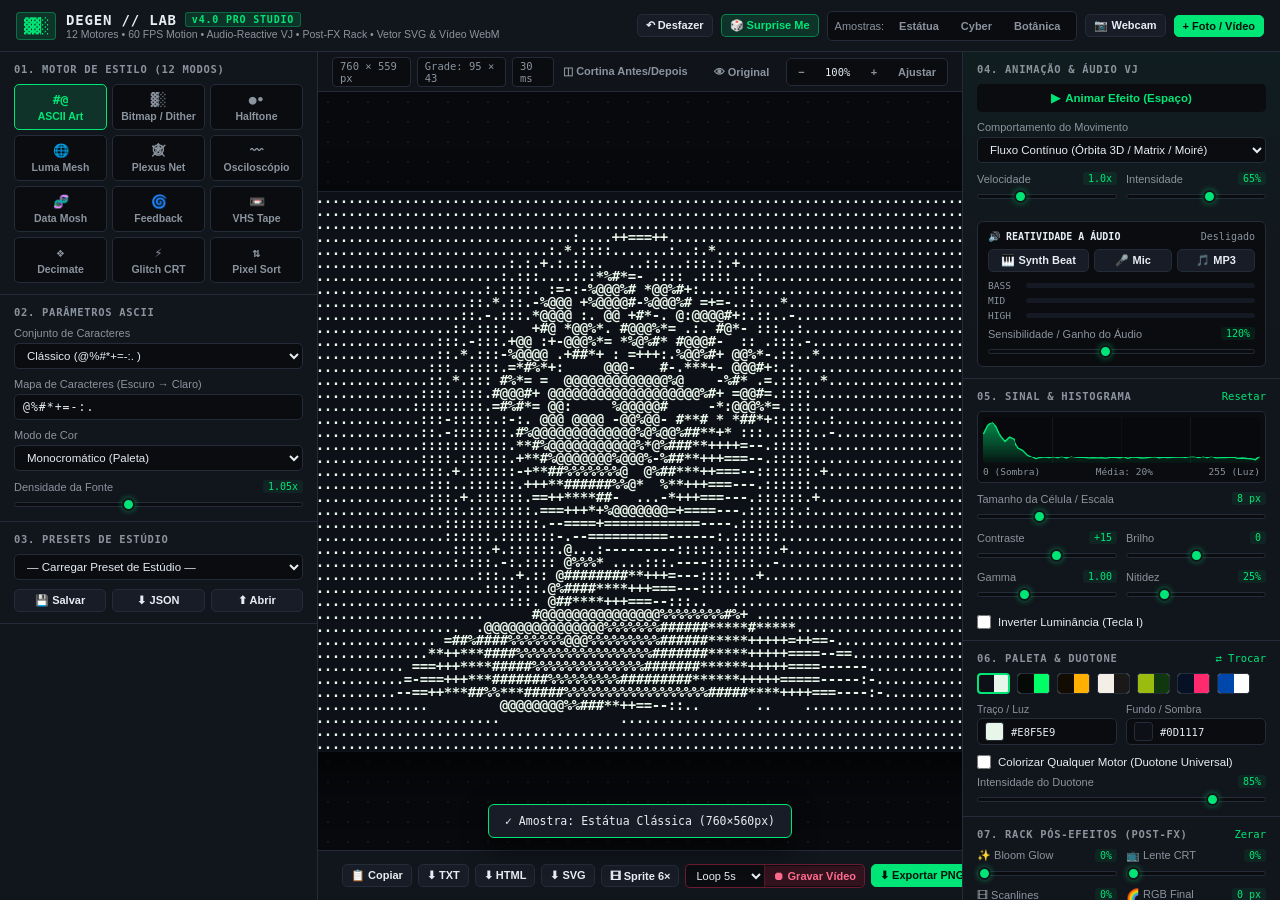
==== index.html @ f3ec1446 "feat: release DEGEN // LAB v4.0 PRO STUDIO (12 generative engines, 60fps motion, audio-reactive VJ, " ====
<!DOCTYPE html>
<html lang="pt-BR">
<head>
  <meta charset="UTF-8" />
  <meta name="viewport" content="width=device-width, initial-scale=1.0" />
  <title>DEGEN // LAB v4.0 PRO — Estúdio de Arte Generativa & Sintetizador Visual</title>
  <link rel="stylesheet" href="styles.css" />
</head>
<body>
  <div class="app-shell">
    <!-- Top Header -->
    <header class="topbar">
      <div class="brand">
        <span class="brand-badge">▓▓░</span>
        <div>
          <h1>DEGEN // LAB <span class="version-tag">v4.0 PRO STUDIO</span></h1>
          <p class="brand-sub">12 Motores • 60 FPS Motion • Audio-Reactive VJ • Post-FX Rack • Vetor SVG & Vídeo WebM</p>
        </div>
      </div>

      <div class="topbar-actions">
        <button class="btn btn-secondary btn-sm" id="btn-undo" title="Desfazer última alteração (Ctrl/Cmd + Z)">
          ↶ Desfazer
        </button>
        <button class="btn btn-accent-outline btn-sm" id="btn-randomize" title="Gerar variação criativa nos parâmetros atuais (Tecla D)">
          🎲 Surprise Me
        </button>

        <div class="sample-group">
          <span class="label-inline">Amostras:</span>
          <button class="btn btn-ghost btn-sm" data-sample="portrait" title="Retrato Escultural com Sombras">Estátua</button>
          <button class="btn btn-ghost btn-sm" data-sample="cyber" title="Cena Geométrica Synthwave">Cyber</button>
          <button class="btn btn-ghost btn-sm" data-sample="flora" title="Composição Orgânica e Radial">Botânica</button>
        </div>

        <button class="btn btn-secondary btn-sm" id="btn-webcam" title="Usar câmera ao vivo">
          📷 Webcam
        </button>

        <label class="btn btn-primary btn-sm" for="file-input">
          <span>+ Foto / Vídeo</span>
          <input type="file" id="file-input" accept="image/*,video/*" hidden />
        </label>
      </div>
    </header>

    <!-- Main Dual-Sidebar Workspace -->
    <div class="workspace">
      <!-- LEFT SIDEBAR: Motors, Mode Params & Presets -->
      <aside class="sidebar sidebar-left">
        <!-- 01. Style Tabs (12 Motors in 3x4 Grid) -->
        <section class="panel-section">
          <div class="section-header">
            <span class="section-title">01. MOTOR DE ESTILO (12 MODOS)</span>
          </div>
          <div class="mode-tabs" role="tablist">
            <button class="mode-tab active" data-mode="ascii" role="tab">
              <span class="mode-icon">#@</span>
              <span>ASCII Art</span>
            </button>
            <button class="mode-tab" data-mode="bitmap" role="tab">
              <span class="mode-icon">▓░</span>
              <span>Bitmap / Dither</span>
            </button>
            <button class="mode-tab" data-mode="halftone" role="tab">
              <span class="mode-icon">●•</span>
              <span>Halftone</span>
            </button>
            <button class="mode-tab" data-mode="lumamesh" role="tab">
              <span class="mode-icon">🌐</span>
              <span>Luma Mesh</span>
            </button>
            <button class="mode-tab" data-mode="plexus" role="tab">
              <span class="mode-icon">🕸</span>
              <span>Plexus Net</span>
            </button>
            <button class="mode-tab" data-mode="waves" role="tab">
              <span class="mode-icon">〰</span>
              <span>Osciloscópio</span>
            </button>
            <button class="mode-tab" data-mode="datamosh" role="tab">
              <span class="mode-icon">🧬</span>
              <span>Data Mosh</span>
            </button>
            <button class="mode-tab" data-mode="feedback" role="tab">
              <span class="mode-icon">🌀</span>
              <span>Feedback</span>
            </button>
            <button class="mode-tab" data-mode="vhs" role="tab">
              <span class="mode-icon">📼</span>
              <span>VHS Tape</span>
            </button>
            <button class="mode-tab" data-mode="decimate" role="tab">
              <span class="mode-icon">❖</span>
              <span>Decimate</span>
            </button>
            <button class="mode-tab" data-mode="glitch" role="tab">
              <span class="mode-icon">⚡</span>
              <span>Glitch CRT</span>
            </button>
            <button class="mode-tab" data-mode="pixelsort" role="tab">
              <span class="mode-icon">⇅</span>
              <span>Pixel Sort</span>
            </button>
          </div>
        </section>

        <!-- 02. Mode-Specific Settings: ASCII -->
        <section class="panel-section mode-panel" id="panel-ascii">
          <div class="section-header">
            <span class="section-title">02. PARÂMETROS ASCII</span>
          </div>

          <div class="control-group">
            <label for="ascii-charset-preset">Conjunto de Caracteres</label>
            <select id="ascii-charset-preset">
              <option value="standard">Clássico (@%#*+=-:. )</option>
              <option value="detailed">Detalhado (70 níveis)</option>
              <option value="blocks">Blocos Unicode (█▓▒░ )</option>
              <option value="minimal">Minimalista (#+. )</option>
              <option value="binary">Binário (01 )</option>
              <option value="matrix">Matrix / Cyber (日ﾊﾐﾋｰｳｼﾅﾓ...)</option>
              <option value="custom">Customizado...</option>
            </select>
          </div>

          <div class="control-group">
            <label for="ascii-custom-chars">Mapa de Caracteres (Escuro → Claro)</label>
            <input type="text" id="ascii-custom-chars" value="@%#*+=-:. " spellcheck="false" />
          </div>

          <div class="control-group">
            <label for="ascii-color-mode">Modo de Cor</label>
            <select id="ascii-color-mode">
              <option value="mono">Monocromático (Paleta)</option>
              <option value="color">Cores Originais da Foto</option>
            </select>
          </div>

          <div class="control-group">
            <div class="control-label-row">
              <label for="ascii-font-scale">Densidade da Fonte</label>
              <span class="control-value" id="val-ascii-font-scale">1.05x</span>
            </div>
            <input type="range" id="ascii-font-scale" min="0.7" max="1.6" step="0.05" value="1.05" />
          </div>
        </section>

        <!-- 02. Mode-Specific Settings: BITMAP / DITHER -->
        <section class="panel-section mode-panel hidden" id="panel-bitmap">
          <div class="section-header">
            <span class="section-title">02. BITMAP & MULTI-PALETA</span>
          </div>

          <div class="control-group">
            <label for="bitmap-palette-mode">Hardware / Modo de Cores</label>
            <select id="bitmap-palette-mode">
              <option value="1bit">1-Bit Clássico (2 Cores da Paleta)</option>
              <option value="gameboy">GameBoy DMG-01 (4 Tons de Verde)</option>
              <option value="cga">IBM PC CGA (4 Cores Cyan/Magenta)</option>
              <option value="cyber">Cyberpunk Neon (8 Cores)</option>
              <option value="pico8">PICO-8 Fantasy Console (16 Cores)</option>
              <option value="c64">Commodore 64 VIC-II (16 Cores)</option>
            </select>
          </div>

          <div class="control-group">
            <label for="bitmap-algo">Algoritmo de Dithering</label>
            <select id="bitmap-algo">
              <optgroup label="Difusão de Erro (Orgânico)">
                <option value="atkinson">Atkinson (Macintosh 1984)</option>
                <option value="floyd">Floyd-Steinberg (Clássico)</option>
                <option value="sierra">Sierra Lite (Suave)</option>
              </optgroup>
              <optgroup label="Matriz Ordenada (Pixel / Retrô)">
                <option value="bayer2">Matriz de Bayer 2×2</option>
                <option value="bayer4">Matriz de Bayer 4×4</option>
                <option value="bayer8">Matriz de Bayer 8×8</option>
              </optgroup>
              <optgroup label="Limiar & Ruído">
                <option value="threshold">Threshold Puro (Stencil)</option>
                <option value="random">Ruído Estocástico (Film Grain)</option>
              </optgroup>
            </select>
          </div>

          <div class="control-group">
            <div class="control-label-row">
              <label for="bitmap-threshold">Limiar (Threshold / Bias)</label>
              <span class="control-value" id="val-bitmap-threshold">128</span>
            </div>
            <input type="range" id="bitmap-threshold" min="16" max="240" step="1" value="128" />
          </div>

          <div class="control-group">
            <div class="control-label-row">
              <label for="bitmap-bleed">Intensidade de Difusão</label>
              <span class="control-value" id="val-bitmap-bleed">100%</span>
            </div>
            <input type="range" id="bitmap-bleed" min="20" max="150" step="5" value="100" />
          </div>
        </section>

        <!-- 02. Mode-Specific Settings: HALFTONE -->
        <section class="panel-section mode-panel hidden" id="panel-halftone">
          <div class="section-header">
            <span class="section-title">02. RETÍCULA HALFTONE</span>
          </div>

          <div class="control-group">
            <label for="halftone-shape">Geometria da Retícula</label>
            <select id="halftone-shape">
              <option value="circle">Pontos Circulares (Jornal / Pop Art)</option>
              <option value="cmyk">CMYK Offset (Impressão 4 Cores)</option>
              <option value="line">Linhas / Gravura (Scanlines)</option>
              <option value="diamond">Diamantes (Losangos)</option>
              <option value="cross">Cruzes Técnicas (+)</option>
              <option value="square">Quadrados Modulares</option>
            </select>
          </div>

          <div class="control-group">
            <div class="control-label-row">
              <label for="halftone-angle">Ângulo da Grade</label>
              <span class="control-value" id="val-halftone-angle">22°</span>
            </div>
            <input type="range" id="halftone-angle" min="0" max="90" step="1" value="22" />
          </div>

          <div class="control-group">
            <div class="control-label-row">
              <label for="halftone-scale">Ganho do Ponto (Escala Máx.)</label>
              <span class="control-value" id="val-halftone-scale">1.15x</span>
            </div>
            <input type="range" id="halftone-scale" min="0.5" max="1.8" step="0.05" value="1.15" />
          </div>
        </section>

        <!-- 02. Mode-Specific Settings: LUMA MESH 3D -->
        <section class="panel-section mode-panel hidden" id="panel-lumamesh">
          <div class="section-header">
            <span class="section-title">02. LUMA MESH 3D (LIGHT GRID)</span>
          </div>

          <div class="control-group">
            <label for="mesh-topology">Topologia da Malha 3D</label>
            <select id="mesh-topology">
              <option value="grid">Grade Wireframe de Luz (Quads)</option>
              <option value="triangles">Terreno Triangulado 3D</option>
              <option value="dots">Nuvem de Pontos Luminosos (3D Dots)</option>
              <option value="facets">Facetas Poligonais Oclusas</option>
            </select>
          </div>

          <div class="control-group">
            <div class="control-label-row">
              <label for="mesh-depth">Extrusão de Profundidade (Eixo Z)</label>
              <span class="control-value" id="val-mesh-depth">110</span>
            </div>
            <input type="range" id="mesh-depth" min="10" max="240" step="5" value="110" />
          </div>

          <div class="two-col-controls">
            <div class="control-group">
              <div class="control-label-row">
                <label for="mesh-pitch">Inclinação X</label>
                <span class="control-value" id="val-mesh-pitch">38°</span>
              </div>
              <input type="range" id="mesh-pitch" min="-65" max="75" step="1" value="38" />
            </div>

            <div class="control-group">
              <div class="control-label-row">
                <label for="mesh-yaw">Rotação Y</label>
                <span class="control-value" id="val-mesh-yaw">-18°</span>
              </div>
              <input type="range" id="mesh-yaw" min="-75" max="75" step="1" value="-18" />
            </div>
          </div>

          <div class="two-col-controls">
            <div class="control-group">
              <div class="control-label-row">
                <label for="mesh-stroke">Traço / Ponto</label>
                <span class="control-value" id="val-mesh-stroke">1.2 px</span>
              </div>
              <input type="range" id="mesh-stroke" min="0.5" max="4.0" step="0.1" value="1.2" />
            </div>

            <div class="control-group">
              <label for="mesh-color-mode">Cor da Grade</label>
              <select id="mesh-color-mode">
                <option value="color">Cor da Foto</option>
                <option value="mono">Paleta 3D</option>
              </select>
            </div>
          </div>
        </section>

        <!-- 02. Mode-Specific Settings: PLEXUS NET (12th Motor) -->
        <section class="panel-section mode-panel hidden" id="panel-plexus">
          <div class="section-header">
            <span class="section-title">02. PLEXUS / VORONOI NETWORK</span>
          </div>

          <div class="control-group">
            <label for="plexus-style">Estrutura da Rede</label>
            <select id="plexus-style">
              <option value="network">Constelação Neural (Nós + Conexões)</option>
              <option value="poly">Malha Low-Poly Triangulada</option>
              <option value="voronoi">Células Orgânicas de Voronoi</option>
            </select>
          </div>

          <div class="control-group">
            <div class="control-label-row">
              <label for="plexus-radius">Raio Máximo de Conexão</label>
              <span class="control-value" id="val-plexus-radius">165%</span>
            </div>
            <input type="range" id="plexus-radius" min="80" max="260" step="5" value="165" />
          </div>

          <div class="control-group">
            <div class="control-label-row">
              <label for="plexus-jitter">Dispersão Orgânica dos Nós</label>
              <span class="control-value" id="val-plexus-jitter">65%</span>
            </div>
            <input type="range" id="plexus-jitter" min="0" max="100" step="5" value="65" />
          </div>

          <div class="two-col-controls">
            <div class="control-group">
              <div class="control-label-row">
                <label for="plexus-node-size">Tamanho do Nó</label>
                <span class="control-value" id="val-plexus-node-size">2.4 px</span>
              </div>
              <input type="range" id="plexus-node-size" min="0" max="6.0" step="0.2" value="2.4" />
            </div>

            <div class="control-group">
              <label for="plexus-color-mode">Modo de Cor</label>
              <select id="plexus-color-mode">
                <option value="color">Cor da Foto</option>
                <option value="mono">Paleta</option>
              </select>
            </div>
          </div>
        </section>

        <!-- 02. Mode-Specific Settings: DATA MOSH -->
        <section class="panel-section mode-panel hidden" id="panel-datamosh">
          <div class="section-header">
            <span class="section-title">02. DATA MOSH (P-FRAME GLITCH)</span>
            <button class="btn-link" id="btn-reset-mosh" title="Restaurar quadro I-Frame limpo">Limpar</button>
          </div>

          <button class="btn btn-secondary" id="btn-drop-iframe" style="width:100%; margin-bottom:10px;">
            💥 Drop I-Frame (Injetar Pulso Mosh)
          </button>

          <div class="two-col-controls">
            <div class="control-group">
              <label for="mosh-vector-style">Campo de Vetores</label>
              <select id="mosh-vector-style">
                <option value="flow">Fluxo Turbulento</option>
                <option value="gravity">Derretimento ↓</option>
                <option value="explode">Radial / Pulso</option>
              </select>
            </div>

            <div class="control-group">
              <div class="control-label-row">
                <label for="mosh-block-size">Macrobloco</label>
                <span class="control-value" id="val-mosh-block-size">12 px</span>
              </div>
              <input type="range" id="mosh-block-size" min="4" max="32" step="2" value="12" />
            </div>
          </div>

          <div class="control-group">
            <div class="control-label-row">
              <label for="mosh-smear">Arrasto de Vetores (Motion Smear)</label>
              <span class="control-value" id="val-mosh-smear">65%</span>
            </div>
            <input type="range" id="mosh-smear" min="10" max="100" step="5" value="65" />
          </div>

          <div class="control-group">
            <div class="control-label-row">
              <label for="mosh-persistence">Persistência Temporal (P-Frame Hold)</label>
              <span class="control-value" id="val-mosh-persistence">84%</span>
            </div>
            <input type="range" id="mosh-persistence" min="30" max="98" step="2" value="84" />
          </div>

          <div class="control-group">
            <div class="control-label-row">
              <label for="mosh-corruption">Resíduo de Quantização YUV</label>
              <span class="control-value" id="val-mosh-corruption">35%</span>
            </div>
            <input type="range" id="mosh-corruption" min="0" max="100" step="5" value="35" />
          </div>
        </section>

        <!-- 02. Mode-Specific Settings: FEEDBACK -->
        <section class="panel-section mode-panel hidden" id="panel-feedback">
          <div class="section-header">
            <span class="section-title">02. FEEDBACK (MOTION TRAILS)</span>
            <button class="btn-link" id="btn-reset-feedback" title="Limpar buffer de realimentação">Limpar</button>
          </div>

          <div class="control-group">
            <label for="fb-blend">Modo de Realimentação Óptica</label>
            <select id="fb-blend">
              <option value="screen">Luz Aditiva (Screen Glow Trails)</option>
              <option value="difference">Inversão Psicodélica (Difference)</option>
              <option value="source-over">Eco Fantasma Sólido (Over)</option>
            </select>
          </div>

          <div class="control-group">
            <div class="control-label-row">
              <label for="fb-decay">Persistência do Rastro (Decay)</label>
              <span class="control-value" id="val-fb-decay">82%</span>
            </div>
            <input type="range" id="fb-decay" min="40" max="96" step="2" value="82" />
          </div>

          <div class="two-col-controls">
            <div class="control-group">
              <div class="control-label-row">
                <label for="fb-zoom">Túnel (Zoom)</label>
                <span class="control-value" id="val-fb-zoom">+4%</span>
              </div>
              <input type="range" id="fb-zoom" min="-15" max="15" step="1" value="4" />
            </div>

            <div class="control-group">
              <div class="control-label-row">
                <label for="fb-spin">Espiral (Giro)</label>
                <span class="control-value" id="val-fb-spin">2.5°</span>
              </div>
              <input type="range" id="fb-spin" min="-15" max="15" step="0.5" value="2.5" />
            </div>
          </div>

          <div class="control-group">
            <div class="control-label-row">
              <label for="fb-color-shift">Defasagem Cromática (Hue Shift)</label>
              <span class="control-value" id="val-fb-color-shift">45%</span>
            </div>
            <input type="range" id="fb-color-shift" min="0" max="100" step="5" value="45" />
          </div>
        </section>

        <!-- 02. Mode-Specific Settings: VHS TAPE -->
        <section class="panel-section mode-panel hidden" id="panel-vhs">
          <div class="section-header">
            <span class="section-title">02. VHS ANALOG TAPE DECK</span>
          </div>

          <div class="control-group">
            <div class="control-label-row">
              <label for="vhs-chroma">Vazamento de Cor NTSC (Chroma Bleed)</label>
              <span class="control-value" id="val-vhs-chroma">65%</span>
            </div>
            <input type="range" id="vhs-chroma" min="0" max="100" step="5" value="65" />
          </div>

          <div class="control-group">
            <div class="control-label-row">
              <label for="vhs-tracking">Ruga de Fita & Erro de Tracking</label>
              <span class="control-value" id="val-vhs-tracking">45%</span>
            </div>
            <input type="range" id="vhs-tracking" min="0" max="100" step="5" value="45" />
          </div>

          <div class="control-group">
            <div class="control-label-row">
              <label for="vhs-flutter">Oscilação Horizontal (Timebase Jitter)</label>
              <span class="control-value" id="val-vhs-flutter">40%</span>
            </div>
            <input type="range" id="vhs-flutter" min="0" max="100" step="5" value="40" />
          </div>

          <div class="control-group">
            <div class="control-label-row">
              <label for="vhs-noise">Hiss Magnético & Granulação</label>
              <span class="control-value" id="val-vhs-noise">35%</span>
            </div>
            <input type="range" id="vhs-noise" min="0" max="100" step="5" value="35" />
          </div>

          <div class="checkbox-row">
            <label class="toggle-label">
              <input type="checkbox" id="vhs-osd" checked />
              <span>Exibir OSD do Videocassete (PLAY ► / 1994)</span>
            </label>
          </div>
        </section>

        <!-- 02. Mode-Specific Settings: DECIMATE -->
        <section class="panel-section mode-panel hidden" id="panel-decimate">
          <div class="section-header">
            <span class="section-title">02. DECIMATE (MULTI-PASS SHAPES)</span>
          </div>

          <div class="control-group">
            <label for="decimate-style">Geometria de Subdivisão</label>
            <select id="decimate-style">
              <option value="complex">Formas Complexas Multi-Passo (Bauhaus Glitch)</option>
              <option value="quadtree">Malha Quadtree Arquitetônica</option>
              <option value="xor">Síntese Bitwise XOR Fractal</option>
            </select>
          </div>

          <div class="two-col-controls">
            <div class="control-group">
              <div class="control-label-row">
                <label for="decimate-passes">Passos (Níveis)</label>
                <span class="control-value" id="val-decimate-passes">5</span>
              </div>
              <input type="range" id="decimate-passes" min="2" max="7" step="1" value="5" />
            </div>

            <div class="control-group">
              <label for="decimate-color-mode">Modo de Cor</label>
              <select id="decimate-color-mode">
                <option value="mono">Paleta</option>
                <option value="color">Cor Bitcrush</option>
              </select>
            </div>
          </div>

          <div class="control-group">
            <div class="control-label-row">
              <label for="decimate-detail">Sensibilidade de Subdivisão</label>
              <span class="control-value" id="val-decimate-detail">65%</span>
            </div>
            <input type="range" id="decimate-detail" min="10" max="100" step="5" value="65" />
          </div>

          <div class="control-group">
            <div class="control-label-row">
              <label for="decimate-warp">Dobramento Espacial (Glitch Fold)</label>
              <span class="control-value" id="val-decimate-warp">40%</span>
            </div>
            <input type="range" id="decimate-warp" min="0" max="100" step="5" value="40" />
          </div>
        </section>

        <!-- 02. Mode-Specific Settings: GLITCH / CRT -->
        <section class="panel-section mode-panel hidden" id="panel-glitch">
          <div class="section-header">
            <span class="section-title">02. GLITCH DIGITAL & CRT</span>
            <button class="btn-link" id="btn-reroll-glitch" title="Gerar nova semente aleatória de Glitch">🎲 Re-sortear</button>
          </div>

          <div class="control-group">
            <div class="control-label-row">
              <label for="glitch-slices">Fatiamento Horizontal (Tearing)</label>
              <span class="control-value" id="val-glitch-slices">45%</span>
            </div>
            <input type="range" id="glitch-slices" min="0" max="100" step="1" value="45" />
          </div>

          <div class="control-group">
            <div class="control-label-row">
              <label for="glitch-rgb">Aberração Cromática (RGB Split)</label>
              <span class="control-value" id="val-glitch-rgb">18 px</span>
            </div>
            <input type="range" id="glitch-rgb" min="0" max="60" step="1" value="18" />
          </div>

          <div class="control-group">
            <div class="control-label-row">
              <label for="glitch-blocks">Corrupção de Blocos</label>
              <span class="control-value" id="val-glitch-blocks">30%</span>
            </div>
            <input type="range" id="glitch-blocks" min="0" max="100" step="1" value="30" />
          </div>

          <div class="control-group">
            <div class="control-label-row">
              <label for="glitch-scanlines">Scanlines CRT</label>
              <span class="control-value" id="val-glitch-scanlines">40%</span>
            </div>
            <input type="range" id="glitch-scanlines" min="0" max="100" step="5" value="40" />
          </div>
        </section>

        <!-- 02. Mode-Specific Settings: PIXEL SORT -->
        <section class="panel-section mode-panel hidden" id="panel-pixelsort">
          <div class="section-header">
            <span class="section-title">02. PIXEL SORTING (DERRETIMENTO)</span>
          </div>

          <div class="two-col-controls">
            <div class="control-group">
              <label for="sort-direction">Direção</label>
              <select id="sort-direction">
                <option value="vertical">Vertical (↓)</option>
                <option value="horizontal">Horizontal (→)</option>
                <option value="both">Cruzado (↓ + →)</option>
              </select>
            </div>

            <div class="control-group">
              <label for="sort-metric">Ordenar Por</label>
              <select id="sort-metric">
                <option value="luma">Luminância</option>
                <option value="hue">Matiz (Cor)</option>
                <option value="saturation">Saturação</option>
              </select>
            </div>
          </div>

          <div class="control-group">
            <div class="control-label-row">
              <label for="sort-min">Limiar Mínimo (Início do Feixe)</label>
              <span class="control-value" id="val-sort-min">45</span>
            </div>
            <input type="range" id="sort-min" min="0" max="240" step="5" value="45" />
          </div>

          <div class="control-group">
            <div class="control-label-row">
              <label for="sort-max">Limiar Máximo (Teto do Feixe)</label>
              <span class="control-value" id="val-sort-max">210</span>
            </div>
            <input type="range" id="sort-max" min="15" max="255" step="5" value="210" />
          </div>

          <div class="control-group">
            <div class="control-label-row">
              <label for="sort-span">Comprimento do Escorrimento</label>
              <span class="control-value" id="val-sort-span">65%</span>
            </div>
            <input type="range" id="sort-span" min="5" max="100" step="5" value="65" />
          </div>

          <div class="checkbox-row">
            <label class="toggle-label">
              <input type="checkbox" id="sort-reverse" />
              <span>Inverter Direção de Ordenação</span>
            </label>
          </div>
        </section>

        <!-- 02. Mode-Specific Settings: WAVES / OSCILLOSCOPE -->
        <section class="panel-section mode-panel hidden" id="panel-waves">
          <div class="section-header">
            <span class="section-title">02. OSCILOSCÓPIO / WAVE LINES</span>
          </div>

          <div class="control-group">
            <label for="wave-style">Modo de Modulação</label>
            <select id="wave-style">
              <option value="elevation">Relevo 3D (Rutt-Etra / Joy Division)</option>
              <option value="sine">Ondas Senoidais FM (Gravura)</option>
              <option value="vertical">Cordas Verticais Moduladas</option>
            </select>
          </div>

          <div class="control-group">
            <div class="control-label-row">
              <label for="wave-amplitude">Amplitude / Elevação</label>
              <span class="control-value" id="val-wave-amplitude">24 px</span>
            </div>
            <input type="range" id="wave-amplitude" min="4" max="80" step="1" value="24" />
          </div>

          <div class="control-group">
            <div class="control-label-row">
              <label for="wave-frequency">Frequência da Onda</label>
              <span class="control-value" id="val-wave-frequency">35%</span>
            </div>
            <input type="range" id="wave-frequency" min="5" max="100" step="5" value="35" />
          </div>

          <div class="two-col-controls">
            <div class="control-group">
              <div class="control-label-row">
                <label for="wave-stroke">Espessura</label>
                <span class="control-value" id="val-wave-stroke">1.6 px</span>
              </div>
              <input type="range" id="wave-stroke" min="0.5" max="5.0" step="0.1" value="1.6" />
            </div>

            <div class="control-group">
              <label for="wave-color-mode">Cor da Linha</label>
              <select id="wave-color-mode">
                <option value="mono">Paleta</option>
                <option value="color">Cor da Foto</option>
              </select>
            </div>
          </div>
        </section>

        <!-- 03. Preset Manager -->
        <section class="panel-section">
          <div class="section-header">
            <span class="section-title">03. PRESETS DE ESTÚDIO</span>
          </div>

          <div class="control-group">
            <select id="preset-select">
              <option value="">— Carregar Preset de Estúdio —</option>
              <optgroup label="Presets de Fábrica">
                <option value="factory:matrix_crt">Matrix Rain CRT + Phosphor Glow</option>
                <option value="factory:mac_1984">Macintosh 1984 (Atkinson 1-Bit)</option>
                <option value="factory:gameboy_cam">GameBoy Camera DMG-01 (4 Tons)</option>
                <option value="factory:cmyk_press">Impressão Offset CMYK Vintage</option>
                <option value="factory:cyber_mesh">Holograma Luma Mesh 3D</option>
                <option value="factory:vhs_1994">Fita VHS 1994 + Chroma Bleed</option>
                <option value="factory:liquid_sort">Derretimento Pixel Sort Neon</option>
                <option value="factory:plexus_net">Constelação Neural Plexus</option>
              </optgroup>
              <optgroup label="Seus Presets Salvos" id="user-presets-group"></optgroup>
            </select>
          </div>

          <div class="preset-actions-row">
            <button class="btn btn-secondary btn-sm" id="btn-save-preset" title="Salvar configuração atual no navegador">
              💾 Salvar
            </button>
            <button class="btn btn-secondary btn-sm" id="btn-export-preset" title="Baixar preset atual como arquivo .json">
              ⬇ JSON
            </button>
            <label class="btn btn-secondary btn-sm" for="preset-file-input" title="Carregar arquivo .json de preset">
              ⬆ Abrir
              <input type="file" id="preset-file-input" accept=".json,application/json" hidden />
            </label>
          </div>
        </section>
      </aside>

      <!-- CENTER VIEWPORT -->
      <main class="viewport-area" id="drop-zone">
        <!-- Toolbar above canvas -->
        <div class="viewport-toolbar">
          <div class="stats-bar">
            <span class="stat-pill" id="stat-dimensions">800 × 600 px</span>
            <span class="stat-pill" id="stat-grid">Grade: 100 × 75</span>
            <span class="stat-pill" id="stat-time">4 ms</span>
          </div>

          <div class="view-controls">
            <button class="btn btn-ghost btn-sm" id="btn-split-compare" title="Ativar cortina deslizante Antes / Depois (Tecla C)">
              ◫ Cortina Antes/Depois
            </button>
            <button class="btn btn-ghost btn-sm" id="btn-compare" title="Segure para ver a imagem original inteira">
              👁 Original
            </button>
            <div class="zoom-controls">
              <button class="btn btn-ghost btn-sm" id="btn-zoom-out" title="Diminuir Zoom">−</button>
              <span class="zoom-label" id="zoom-label">100%</span>
              <button class="btn btn-ghost btn-sm" id="btn-zoom-in" title="Aumentar Zoom">+</button>
              <button class="btn btn-ghost btn-sm" id="btn-zoom-fit" title="Centralizar e Ajustar à Tela">Ajustar</button>
            </div>
          </div>
        </div>

        <!-- Canvas Stage (Supports Wheel Zoom & Drag Pan) -->
        <div class="canvas-stage" id="canvas-stage">
          <div class="canvas-wrapper" id="canvas-wrapper">
            <canvas id="output-canvas"></canvas>
            <canvas id="original-canvas" class="hidden"></canvas>

            <!-- Draggable Split-Screen Curtain Handle -->
            <div class="split-divider hidden" id="split-divider">
              <div class="split-handle">◄ | ►</div>
              <span class="split-tag split-tag-left">ORIGINAL</span>
              <span class="split-tag split-tag-right">EFEITO</span>
            </div>
          </div>

          <!-- Drag & Drop Overlay -->
          <div class="drop-overlay hidden" id="drop-overlay">
            <div class="drop-box">
              <span class="drop-icon">⬇</span>
              <p>Solte sua foto ou vídeo aqui</p>
              <span>PNG, JPG, WebP, GIF, MP4 ou WebM</span>
            </div>
          </div>
        </div>

        <!-- Bottom Export Bar -->
        <footer class="export-bar">
          <div class="export-hint">
            <span>Atalhos: <kbd>Espaço</kbd> Play • <kbd>C</kbd> Cortina • <kbd>D</kbd> Surprise • <kbd>I</kbd> Inverter • <kbd>Ctrl+Z</kbd> Undo</span>
          </div>
          <div class="export-buttons">
            <button class="btn btn-secondary btn-sm" id="btn-copy-ascii" title="Copiar arte em texto para a área de transferência">
              📋 Copiar
            </button>
            <button class="btn btn-secondary btn-sm" id="btn-export-txt" title="Baixar arquivo de texto (.txt)">
              ⬇ TXT
            </button>
            <button class="btn btn-secondary btn-sm" id="btn-export-html" title="Baixar página HTML com a arte">
              ⬇ HTML
            </button>
            <button class="btn btn-secondary btn-sm" id="btn-export-svg" title="Baixar vetor escalável (.svg)">
              ⬇ SVG
            </button>
            <button class="btn btn-secondary btn-sm" id="btn-export-spritesheet" title="Exportar Contact Sheet PNG com 6 quadros da animação">
              🎞 Sprite 6×
            </button>

            <div class="record-group">
              <select id="record-duration" title="Duração da gravação de vídeo">
                <option value="0">Livre</option>
                <option value="3">Loop 3s</option>
                <option value="5" selected>Loop 5s</option>
                <option value="10">Loop 10s</option>
              </select>
              <button class="btn btn-record btn-sm" id="btn-record-video" title="Gravar animação em vídeo (.webm) — Tecla R">
                ⏺ Gravar Vídeo
              </button>
            </div>

            <button class="btn btn-primary btn-sm" id="btn-export-png" title="Baixar quadro atual em alta resolução (.png)">
              ⬇ Exportar PNG
            </button>
          </div>
        </footer>
      </main>

      <!-- RIGHT SIDEBAR: Motion, Audio-Reactive VJ, Histogram, Palette & Post-FX Rack -->
      <aside class="sidebar sidebar-right">
        <!-- 04. Animation & Audio-Reactivity -->
        <section class="panel-section anim-section">
          <div class="section-header">
            <span class="section-title">04. ANIMAÇÃO & ÁUDIO VJ</span>
            <span class="live-badge hidden" id="anim-live-badge">● 60 FPS</span>
          </div>

          <button class="btn btn-anim-toggle" id="btn-toggle-anim">
            <span id="anim-btn-icon">▶</span>
            <span id="anim-btn-text">Animar Efeito (Espaço)</span>
          </button>

          <div class="control-group" style="margin-top: 9px;">
            <label for="anim-style">Comportamento do Movimento</label>
            <select id="anim-style">
              <option value="flow">Fluxo Contínuo (Órbita 3D / Matrix / Moiré)</option>
              <option value="pulse">Onda & Pulso Radial (Respiração Suave)</option>
              <option value="chaos">Caos & Fervura (Glitch Vivo / 16mm Grain)</option>
            </select>
          </div>

          <div class="two-col-controls">
            <div class="control-group">
              <div class="control-label-row">
                <label for="anim-speed">Velocidade</label>
                <span class="control-value" id="val-anim-speed">1.0x</span>
              </div>
              <input type="range" id="anim-speed" min="0.2" max="3.0" step="0.1" value="1.0" />
            </div>

            <div class="control-group">
              <div class="control-label-row">
                <label for="anim-intensity">Intensidade</label>
                <span class="control-value" id="val-anim-intensity">65%</span>
              </div>
              <input type="range" id="anim-intensity" min="10" max="100" step="5" value="65" />
            </div>
          </div>

          <!-- Audio-Reactive Module -->
          <div class="audio-box">
            <div class="audio-header">
              <span class="audio-title">🔊 REATIVIDADE A ÁUDIO</span>
              <span class="audio-status" id="audio-status-label">Desligado</span>
            </div>

            <div class="audio-buttons-row">
              <button class="btn btn-secondary btn-sm" id="btn-audio-synth" title="Gerar batida Techno/Synth 122 BPM interna para testar">
                🎹 Synth Beat
              </button>
              <button class="btn btn-secondary btn-sm" id="btn-audio-mic" title="Modular efeitos pelo Microfone ao vivo">
                🎤 Mic
              </button>
              <label class="btn btn-secondary btn-sm" for="audio-file-input" title="Carregar música MP3/WAV">
                🎵 MP3
                <input type="file" id="audio-file-input" accept="audio/*" hidden />
              </label>
            </div>

            <div class="audio-meters">
              <div class="meter-row">
                <span>BASS</span>
                <div class="meter-track"><div class="meter-fill" id="meter-bass"></div></div>
              </div>
              <div class="meter-row">
                <span>MID</span>
                <div class="meter-track"><div class="meter-fill" id="meter-mid"></div></div>
              </div>
              <div class="meter-row">
                <span>HIGH</span>
                <div class="meter-track"><div class="meter-fill" id="meter-high"></div></div>
              </div>
            </div>

            <div class="control-group" style="margin-top: 6px;">
              <div class="control-label-row">
                <label for="audio-gain">Sensibilidade / Ganho do Áudio</label>
                <span class="control-value" id="val-audio-gain">120%</span>
              </div>
              <input type="range" id="audio-gain" min="20" max="250" step="10" value="120" />
            </div>
          </div>
        </section>

        <!-- 05. Signal, Resolution & Live Histogram -->
        <section class="panel-section">
          <div class="section-header">
            <span class="section-title">05. SINAL & HISTOGRAMA</span>
            <button class="btn-link" id="btn-reset-adjustments" title="Restaurar ajustes padrão">Resetar</button>
          </div>

          <div class="histogram-wrap">
            <canvas id="histogram-canvas" width="290" height="50"></canvas>
            <div class="histogram-meta">
              <span>0 (Sombra)</span>
              <span id="hist-avg-label">Média: 50%</span>
              <span>255 (Luz)</span>
            </div>
          </div>

          <div class="control-group">
            <div class="control-label-row">
              <label for="cell-size">Tamanho da Célula / Escala</label>
              <span class="control-value" id="val-cell-size">8 px</span>
            </div>
            <input type="range" id="cell-size" min="2" max="32" step="1" value="8" />
          </div>

          <div class="two-col-controls">
            <div class="control-group">
              <div class="control-label-row">
                <label for="img-contrast">Contraste</label>
                <span class="control-value" id="val-img-contrast">+15</span>
              </div>
              <input type="range" id="img-contrast" min="-100" max="100" step="1" value="15" />
            </div>

            <div class="control-group">
              <div class="control-label-row">
                <label for="img-brightness">Brilho</label>
                <span class="control-value" id="val-img-brightness">0</span>
              </div>
              <input type="range" id="img-brightness" min="-100" max="100" step="1" value="0" />
            </div>
          </div>

          <div class="two-col-controls">
            <div class="control-group">
              <div class="control-label-row">
                <label for="img-gamma">Gamma</label>
                <span class="control-value" id="val-img-gamma">1.00</span>
              </div>
              <input type="range" id="img-gamma" min="0.3" max="2.5" step="0.05" value="1.00" />
            </div>

            <div class="control-group">
              <div class="control-label-row">
                <label for="img-sharpen">Nitidez</label>
                <span class="control-value" id="val-img-sharpen">25%</span>
              </div>
              <input type="range" id="img-sharpen" min="0" max="100" step="5" value="25" />
            </div>
          </div>

          <div class="checkbox-row">
            <label class="toggle-label">
              <input type="checkbox" id="img-invert" />
              <span>Inverter Luminância (Tecla I)</span>
            </label>
          </div>
        </section>

        <!-- 06. Color Palette & Universal Duotone -->
        <section class="panel-section">
          <div class="section-header">
            <span class="section-title">06. PALETA & DUOTONE</span>
            <button class="btn-link" id="btn-swap-colors" title="Inverter cor de traço e fundo">⇄ Trocar</button>
          </div>

          <div class="palette-presets" id="palette-presets">
            <button class="palette-chip active" data-fg="#e8f5e9" data-bg="#0d1117" title="Terminal Escuro">
              <span style="background:#0d1117"></span><span style="background:#e8f5e9"></span>
            </button>
            <button class="palette-chip" data-fg="#00ff66" data-bg="#050a06" title="Matrix CRT">
              <span style="background:#050a06"></span><span style="background:#00ff66"></span>
            </button>
            <button class="palette-chip" data-fg="#ffb000" data-bg="#120c02" title="Monitor Âmbar">
              <span style="background:#120c02"></span><span style="background:#ffb000"></span>
            </button>
            <button class="palette-chip" data-fg="#1a1917" data-bg="#f4efe6" title="Jornal / Papel Vintage">
              <span style="background:#f4efe6"></span><span style="background:#1a1917"></span>
            </button>
            <button class="palette-chip" data-fg="#0f380f" data-bg="#9bbc0f" title="GameBoy DMG-01">
              <span style="background:#9bbc0f"></span><span style="background:#0f380f"></span>
            </button>
            <button class="palette-chip" data-fg="#ff2a6d" data-bg="#071126" title="Risograph Cyber">
              <span style="background:#071126"></span><span style="background:#ff2a6d"></span>
            </button>
            <button class="palette-chip" data-fg="#ffffff" data-bg="#0047ab" title="Blueprint Técnico">
              <span style="background:#0047ab"></span><span style="background:#ffffff"></span>
            </button>
          </div>

          <div class="color-pickers-row">
            <div class="color-picker-field">
              <label for="color-fg">Traço / Luz</label>
              <div class="color-input-wrap">
                <input type="color" id="color-fg" value="#e8f5e9" />
                <span id="hex-fg">#E8F5E9</span>
              </div>
            </div>
            <div class="color-picker-field">
              <label for="color-bg">Fundo / Sombra</label>
              <div class="color-input-wrap">
                <input type="color" id="color-bg" value="#0d1117" />
                <span id="hex-bg">#0D1117</span>
              </div>
            </div>
          </div>

          <div class="checkbox-row" style="margin-top: 10px;">
            <label class="toggle-label">
              <input type="checkbox" id="duotone-enabled" />
              <span>Colorizar Qualquer Motor (Duotone Universal)</span>
            </label>
          </div>

          <div class="control-group" style="margin-top: 6px;">
            <div class="control-label-row">
              <label for="duotone-mix">Intensidade do Duotone</label>
              <span class="control-value" id="val-duotone-mix">85%</span>
            </div>
            <input type="range" id="duotone-mix" min="10" max="100" step="5" value="85" />
          </div>
        </section>

        <!-- 07. Global Post-FX Rack -->
        <section class="panel-section">
          <div class="section-header">
            <span class="section-title">07. RACK PÓS-EFEITOS (POST-FX)</span>
            <button class="btn-link" id="btn-reset-postfx" title="Zerar efeitos de pós-processamento">Zerar</button>
          </div>

          <div class="two-col-controls">
            <div class="control-group">
              <div class="control-label-row">
                <label for="post-bloom">✨ Bloom Glow</label>
                <span class="control-value" id="val-post-bloom">0%</span>
              </div>
              <input type="range" id="post-bloom" min="0" max="100" step="5" value="0" />
            </div>

            <div class="control-group">
              <div class="control-label-row">
                <label for="post-vignette">📺 Lente CRT</label>
                <span class="control-value" id="val-post-vignette">0%</span>
              </div>
              <input type="range" id="post-vignette" min="0" max="100" step="5" value="0" />
            </div>
          </div>

          <div class="two-col-controls">
            <div class="control-group">
              <div class="control-label-row">
                <label for="post-scanlines">🎞 Scanlines</label>
                <span class="control-value" id="val-post-scanlines">0%</span>
              </div>
              <input type="range" id="post-scanlines" min="0" max="100" step="5" value="0" />
            </div>

            <div class="control-group">
              <div class="control-label-row">
                <label for="post-chroma">🌈 RGB Final</label>
                <span class="control-value" id="val-post-chroma">0 px</span>
              </div>
              <input type="range" id="post-chroma" min="0" max="16" step="1" value="0" />
            </div>
          </div>
        </section>
      </aside>
    </div>

    <!-- Toast Notification -->
    <div id="toast" class="toast hidden"></div>
  </div>

  <script src="js/preprocess.js"></script>
  <script src="js/postfx.js"></script>
  <script src="js/audio.js"></script>
  <script src="js/engines/ascii.js"></script>
  <script src="js/engines/bitmap.js"></script>
  <script src="js/engines/halftone.js"></script>
  <script src="js/engines/lumamesh.js"></script>
  <script src="js/engines/plexus.js"></script>
  <script src="js/engines/datamosh.js"></script>
  <script src="js/engines/feedback.js"></script>
  <script src="js/engines/vhs.js"></script>
  <script src="js/engines/decimate.js"></script>
  <script src="js/engines/glitch.js"></script>
  <script src="js/engines/pixelsort.js"></script>
  <script src="js/engines/waves.js"></script>
  <script src="js/exporters.js"></script>
  <script src="js/app.js"></script>
</body>
</html>
---- styles.css ----
:root {
  --bg-root: #0a0c10;
  --bg-panel: #11151c;
  --bg-panel-elevated: #171c26;
  --bg-canvas: #07090c;
  --border-color: #242c3a;
  --border-highlight: #374357;
  --text-primary: #e6edf3;
  --text-secondary: #8b949e;
  --text-muted: #586069;
  --accent: #00e676;
  --accent-hover: #26ff8e;
  --accent-dim: rgba(0, 230, 118, 0.14);
  --amber: #ffb000;
  --danger: #ff3366;
  --danger-dim: rgba(255, 51, 102, 0.16);
  --font-mono: 'JetBrains Mono', 'Fira Code', 'SF Mono', 'Menlo', 'Consolas', monospace;
  --font-sans: -apple-system, BlinkMacSystemFont, 'Inter', 'Segoe UI', Roboto, sans-serif;
}

* {
  box-sizing: border-box;
  margin: 0;
  padding: 0;
}

html, body {
  height: 100%;
  width: 100%;
  background-color: var(--bg-root);
  color: var(--text-primary);
  font-family: var(--font-sans);
  font-size: 12.5px;
  overflow: hidden;
  user-select: none;
}

.app-shell {
  display: flex;
  flex-direction: column;
  height: 100vh;
  width: 100vw;
}

/* Topbar */
.topbar {
  height: 52px;
  background-color: var(--bg-panel);
  border-bottom: 1px solid var(--border-color);
  display: flex;
  align-items: center;
  justify-content: space-between;
  padding: 0 16px;
  flex-shrink: 0;
}

.brand {
  display: flex;
  align-items: center;
  gap: 10px;
}

.brand-badge {
  font-family: var(--font-mono);
  font-size: 15px;
  color: var(--accent);
  background: var(--accent-dim);
  border: 1px solid rgba(0, 230, 118, 0.35);
  padding: 4px 7px;
  border-radius: 4px;
  letter-spacing: -1px;
}

.brand h1 {
  font-family: var(--font-mono);
  font-size: 14px;
  font-weight: 700;
  letter-spacing: 0.8px;
  color: var(--text-primary);
  display: flex;
  align-items: center;
  gap: 8px;
}

.version-tag {
  font-size: 10px;
  color: var(--accent);
  background: var(--accent-dim);
  border: 1px solid rgba(0, 230, 118, 0.3);
  padding: 1px 6px;
  border-radius: 3px;
}

.brand-sub {
  font-size: 10.5px;
  color: var(--text-secondary);
}

.topbar-actions {
  display: flex;
  align-items: center;
  gap: 8px;
}

.sample-group {
  display: flex;
  align-items: center;
  gap: 4px;
  background: var(--bg-root);
  padding: 3px 7px;
  border-radius: 5px;
  border: 1px solid var(--border-color);
}

.label-inline {
  font-size: 11px;
  color: var(--text-secondary);
  margin-right: 2px;
}

/* Workspace Dual-Sidebar Layout */
.workspace {
  display: flex;
  flex: 1;
  overflow: hidden;
}

.sidebar {
  width: 318px;
  background-color: var(--bg-panel);
  overflow-y: auto;
  display: flex;
  flex-direction: column;
  flex-shrink: 0;
}

.sidebar-left {
  border-right: 1px solid var(--border-color);
}

.sidebar-right {
  border-left: 1px solid var(--border-color);
}

.sidebar::-webkit-scrollbar {
  width: 5px;
}

.sidebar::-webkit-scrollbar-thumb {
  background: var(--border-color);
  border-radius: 3px;
}

.panel-section {
  padding: 11px 14px;
  border-bottom: 1px solid var(--border-color);
}

.anim-section {
  background: linear-gradient(180deg, rgba(0, 230, 118, 0.04) 0%, rgba(17, 21, 28, 0) 100%);
}

.section-header {
  display: flex;
  align-items: center;
  justify-content: space-between;
  margin-bottom: 9px;
}

.section-title {
  font-family: var(--font-mono);
  font-size: 10.5px;
  font-weight: 700;
  letter-spacing: 0.7px;
  color: var(--text-secondary);
}

.live-badge {
  font-family: var(--font-mono);
  font-size: 10px;
  font-weight: 700;
  color: var(--accent);
  background: var(--accent-dim);
  padding: 2px 7px;
  border-radius: 10px;
  animation: pulseBadge 1.4s infinite ease-in-out;
}

@keyframes pulseBadge {
  0%, 100% { opacity: 1; }
  50% { opacity: 0.45; }
}

/* Mode Tabs (3x4 Symmetrical Grid) */
.mode-tabs {
  display: grid;
  grid-template-columns: repeat(3, 1fr);
  gap: 5px;
}

.mode-tab {
  background: var(--bg-root);
  border: 1px solid var(--border-color);
  color: var(--text-secondary);
  padding: 7px 4px;
  border-radius: 5px;
  cursor: pointer;
  display: flex;
  flex-direction: column;
  align-items: center;
  gap: 3px;
  font-size: 10.5px;
  font-weight: 600;
  transition: all 0.14s ease;
}

.mode-tab:hover {
  border-color: var(--border-highlight);
  color: var(--text-primary);
}

.mode-tab.active {
  background: var(--accent-dim);
  border-color: var(--accent);
  color: var(--accent);
}

.mode-icon {
  font-family: var(--font-mono);
  font-size: 13px;
  font-weight: 700;
}

/* Animation Toggle Button */
.btn-anim-toggle {
  width: 100%;
  background: var(--bg-root);
  border: 1px solid var(--accent);
  color: var(--accent);
  padding: 8px 10px;
  border-radius: 5px;
  font-family: var(--font-mono);
  font-size: 11.5px;
  font-weight: 700;
  cursor: pointer;
  display: flex;
  align-items: center;
  justify-content: center;
  gap: 8px;
  transition: all 0.15s ease;
}

.btn-anim-toggle:hover {
  background: var(--accent-dim);
}

.btn-anim-toggle.active {
  background: var(--accent);
  color: #03140a;
  box-shadow: 0 0 16px rgba(0, 230, 118, 0.35);
}

/* Audio-Reactive VJ Box */
.audio-box {
  margin-top: 10px;
  padding: 9px 10px;
  background: var(--bg-root);
  border: 1px solid var(--border-color);
  border-radius: 6px;
}

.audio-header {
  display: flex;
  align-items: center;
  justify-content: space-between;
  margin-bottom: 7px;
}

.audio-title {
  font-family: var(--font-mono);
  font-size: 10px;
  font-weight: 700;
  color: var(--text-primary);
}

.audio-status {
  font-family: var(--font-mono);
  font-size: 10px;
  color: var(--text-secondary);
}

.audio-status.live {
  color: var(--amber);
}

.audio-buttons-row {
  display: grid;
  grid-template-columns: 1.3fr 1fr 1fr;
  gap: 5px;
  margin-bottom: 8px;
}

.audio-meters {
  display: flex;
  flex-direction: column;
  gap: 4px;
}

.meter-row {
  display: flex;
  align-items: center;
  gap: 8px;
  font-family: var(--font-mono);
  font-size: 9.5px;
  color: var(--text-secondary);
}

.meter-row span {
  width: 30px;
}

.meter-track {
  flex: 1;
  height: 5px;
  background: #141923;
  border-radius: 3px;
  overflow: hidden;
}

.meter-fill {
  height: 100%;
  width: 0%;
  background: linear-gradient(90deg, var(--accent), var(--amber), var(--danger));
  transition: width 0.04s linear;
}

/* Histogram */
.histogram-wrap {
  background: var(--bg-root);
  border: 1px solid var(--border-color);
  border-radius: 5px;
  padding: 5px;
  margin-bottom: 9px;
}

#histogram-canvas {
  width: 100%;
  height: 46px;
  display: block;
  border-radius: 3px;
}

.histogram-meta {
  display: flex;
  justify-content: space-between;
  font-family: var(--font-mono);
  font-size: 9.5px;
  color: var(--text-secondary);
  margin-top: 3px;
}

/* Preset Actions */
.preset-actions-row {
  display: grid;
  grid-template-columns: repeat(3, 1fr);
  gap: 6px;
}

/* Controls */
.two-col-controls {
  display: grid;
  grid-template-columns: 1fr 1fr;
  gap: 9px;
}

.control-group {
  margin-bottom: 9px;
}

.control-group:last-child {
  margin-bottom: 0;
}

.control-group label {
  display: block;
  font-size: 11px;
  color: var(--text-secondary);
  margin-bottom: 4px;
}

.control-label-row {
  display: flex;
  justify-content: space-between;
  align-items: center;
  margin-bottom: 3px;
}

.control-label-row label {
  margin-bottom: 0;
}

.control-value {
  font-family: var(--font-mono);
  font-size: 10px;
  color: var(--accent);
  background: rgba(0, 230, 118, 0.08);
  padding: 1px 5px;
  border-radius: 3px;
}

select,
input[type="text"] {
  width: 100%;
  background: var(--bg-root);
  border: 1px solid var(--border-color);
  color: var(--text-primary);
  padding: 5px 8px;
  border-radius: 5px;
  font-size: 11.5px;
  font-family: var(--font-sans);
  outline: none;
  transition: border-color 0.15s;
}

input[type="text"] {
  font-family: var(--font-mono);
  letter-spacing: 1px;
}

select:focus,
input[type="text"]:focus {
  border-color: var(--accent);
}

/* Range Sliders */
input[type="range"] {
  -webkit-appearance: none;
  appearance: none;
  width: 100%;
  height: 5px;
  background: var(--bg-root);
  border: 1px solid var(--border-color);
  border-radius: 4px;
  outline: none;
  cursor: pointer;
}

input[type="range"]::-webkit-slider-thumb {
  -webkit-appearance: none;
  appearance: none;
  width: 13px;
  height: 13px;
  border-radius: 50%;
  background: var(--accent);
  cursor: pointer;
  border: 2px solid var(--bg-panel);
  box-shadow: 0 0 6px rgba(0, 230, 118, 0.5);
}

.checkbox-row {
  margin-top: 6px;
}

.toggle-label {
  display: flex;
  align-items: center;
  gap: 7px;
  cursor: pointer;
  font-size: 11.5px;
  color: var(--text-primary);
}

.toggle-label input[type="checkbox"] {
  accent-color: var(--accent);
  width: 14px;
  height: 14px;
  cursor: pointer;
}

/* Palette & Color Pickers */
.palette-presets {
  display: flex;
  gap: 7px;
  margin-bottom: 9px;
  flex-wrap: wrap;
}

.palette-chip {
  width: 33px;
  height: 21px;
  border-radius: 4px;
  border: 1px solid var(--border-color);
  overflow: hidden;
  display: flex;
  cursor: pointer;
  padding: 0;
  transition: transform 0.12s, border-color 0.12s;
}

.palette-chip:hover {
  transform: translateY(-1px);
  border-color: var(--text-primary);
}

.palette-chip.active {
  border: 2px solid var(--accent);
  box-shadow: 0 0 0 1px var(--bg-panel);
}

.palette-chip span {
  flex: 1;
  height: 100%;
}

.color-pickers-row {
  display: grid;
  grid-template-columns: 1fr 1fr;
  gap: 9px;
}

.color-picker-field label {
  display: block;
  font-size: 10.5px;
  color: var(--text-secondary);
  margin-bottom: 3px;
}

.color-input-wrap {
  display: flex;
  align-items: center;
  gap: 7px;
  background: var(--bg-root);
  border: 1px solid var(--border-color);
  padding: 3px 7px;
  border-radius: 5px;
}

.color-input-wrap input[type="color"] {
  -webkit-appearance: none;
  border: none;
  width: 19px;
  height: 19px;
  border-radius: 3px;
  cursor: pointer;
  background: transparent;
}

.color-input-wrap input[type="color"]::-webkit-color-swatch-wrapper {
  padding: 0;
}

.color-input-wrap input[type="color"]::-webkit-color-swatch {
  border: 1px solid var(--border-color);
  border-radius: 3px;
}

.color-input-wrap span {
  font-family: var(--font-mono);
  font-size: 10.5px;
  color: var(--text-primary);
}

/* Buttons */
.btn {
  display: inline-flex;
  align-items: center;
  justify-content: center;
  gap: 5px;
  padding: 6px 11px;
  border-radius: 5px;
  font-size: 11.5px;
  font-weight: 600;
  cursor: pointer;
  border: 1px solid transparent;
  transition: all 0.15s ease;
  font-family: var(--font-sans);
  white-space: nowrap;
}

.btn-sm {
  padding: 4px 8px;
  font-size: 11px;
}

.btn-primary {
  background-color: var(--accent);
  color: #04120a;
  border-color: var(--accent);
}

.btn-primary:hover {
  background-color: var(--accent-hover);
}

.btn-secondary {
  background-color: var(--bg-panel-elevated);
  color: var(--text-primary);
  border-color: var(--border-color);
}

.btn-secondary:hover,
.btn-secondary.active {
  border-color: var(--accent);
  background-color: #212836;
}

.btn-accent-outline {
  background-color: var(--accent-dim);
  color: var(--accent);
  border-color: rgba(0, 230, 118, 0.45);
}

.btn-accent-outline:hover {
  background-color: var(--accent);
  color: #04120a;
}

.record-group {
  display: inline-flex;
  align-items: center;
  background: var(--bg-root);
  border: 1px solid rgba(255, 51, 102, 0.4);
  border-radius: 5px;
  overflow: hidden;
}

.record-group select {
  width: auto;
  border: none;
  background: transparent;
  padding: 4px 6px;
  font-size: 11px;
  color: var(--text-primary);
  border-right: 1px solid rgba(255, 51, 102, 0.3);
  border-radius: 0;
}

.record-group .btn-record {
  border: none;
  border-radius: 0;
}

.btn-record {
  background-color: var(--danger-dim);
  color: #ff6b8e;
  border-color: rgba(255, 51, 102, 0.45);
}

.btn-record:hover {
  background-color: rgba(255, 51, 102, 0.28);
  color: #ffffff;
}

.btn-record.recording {
  background-color: var(--danger);
  color: #ffffff;
  border-color: var(--danger);
  animation: pulseBadge 1s infinite;
}

.btn-ghost {
  background-color: transparent;
  color: var(--text-secondary);
  border-color: transparent;
}

.btn-ghost:hover,
.btn-ghost.active {
  background-color: var(--bg-panel-elevated);
  color: var(--text-primary);
  border-color: var(--border-color);
}

.btn-link {
  background: none;
  border: none;
  color: var(--accent);
  font-size: 10.5px;
  cursor: pointer;
  font-family: var(--font-mono);
}

.btn-link:hover {
  text-decoration: underline;
}

/* Viewport Area */
.viewport-area {
  flex: 1;
  display: flex;
  flex-direction: column;
  background-color: var(--bg-canvas);
  position: relative;
  overflow: hidden;
}

.viewport-toolbar {
  height: 40px;
  background-color: rgba(17, 21, 28, 0.9);
  border-bottom: 1px solid var(--border-color);
  display: flex;
  align-items: center;
  justify-content: space-between;
  padding: 0 14px;
  flex-shrink: 0;
}

.stats-bar {
  display: flex;
  align-items: center;
  gap: 6px;
}

.stat-pill {
  font-family: var(--font-mono);
  font-size: 10.5px;
  color: var(--text-secondary);
  background: var(--bg-root);
  border: 1px solid var(--border-color);
  padding: 2px 7px;
  border-radius: 4px;
}

.view-controls {
  display: flex;
  align-items: center;
  gap: 8px;
}

.zoom-controls {
  display: flex;
  align-items: center;
  gap: 3px;
  background: var(--bg-root);
  border: 1px solid var(--border-color);
  border-radius: 5px;
  padding: 2px;
}

.zoom-label {
  font-family: var(--font-mono);
  font-size: 10.5px;
  min-width: 42px;
  text-align: center;
  color: var(--text-primary);
}

/* Canvas Stage */
.canvas-stage {
  flex: 1;
  display: flex;
  align-items: center;
  justify-content: center;
  overflow: hidden;
  position: relative;
  padding: 20px;
  cursor: grab;
  background-image:
    radial-gradient(rgba(255, 255, 255, 0.06) 1px, transparent 1px);
  background-size: 20px 20px;
}

.canvas-stage.panning {
  cursor: grabbing;
}

.canvas-wrapper {
  position: relative;
  display: inline-flex;
  box-shadow: 0 18px 50px rgba(0, 0, 0, 0.75), 0 0 0 1px var(--border-color);
  border-radius: 2px;
  transform-origin: center center;
}

canvas {
  display: block;
  image-rendering: pixelated;
  image-rendering: crisp-edges;
}

/* Split-Screen Wipe Overlay */
#original-canvas.split-active {
  display: block !important;
  position: absolute;
  top: 0;
  left: 0;
  width: 100%;
  height: 100%;
  pointer-events: none;
}

.split-divider {
  position: absolute;
  top: 0;
  bottom: 0;
  left: 50%;
  width: 2px;
  background: var(--accent);
  box-shadow: 0 0 10px rgba(0, 230, 118, 0.8);
  cursor: ew-resize;
  z-index: 15;
}

.split-handle {
  position: absolute;
  top: 50%;
  left: 50%;
  transform: translate(-50%, -50%);
  background: var(--bg-panel);
  border: 1px solid var(--accent);
  color: var(--accent);
  font-family: var(--font-mono);
  font-size: 10px;
  font-weight: 700;
  padding: 4px 7px;
  border-radius: 12px;
  white-space: nowrap;
  box-shadow: 0 4px 14px rgba(0, 0, 0, 0.6);
}

.split-tag {
  position: absolute;
  top: 10px;
  font-family: var(--font-mono);
  font-size: 9px;
  font-weight: 700;
  padding: 2px 6px;
  border-radius: 3px;
  background: rgba(10, 12, 16, 0.8);
  border: 1px solid var(--border-color);
  color: var(--text-primary);
  pointer-events: none;
}

.split-tag-left {
  right: 10px;
}

.split-tag-right {
  left: 10px;
  color: var(--accent);
}

/* Drag & Drop Overlay */
.drop-overlay {
  position: absolute;
  inset: 12px;
  background: rgba(10, 12, 16, 0.88);
  border: 2px dashed var(--accent);
  border-radius: 10px;
  display: flex;
  align-items: center;
  justify-content: center;
  z-index: 20;
}

.drop-box {
  text-align: center;
  color: var(--text-primary);
}

.drop-icon {
  font-size: 36px;
  color: var(--accent);
  display: block;
  margin-bottom: 8px;
}

.drop-box p {
  font-size: 16px;
  font-weight: 600;
  margin-bottom: 4px;
}

.drop-box span {
  font-size: 12px;
  color: var(--text-secondary);
}

/* Bottom Export Bar */
.export-bar {
  height: 50px;
  background-color: var(--bg-panel);
  border-top: 1px solid var(--border-color);
  display: flex;
  align-items: center;
  justify-content: space-between;
  padding: 0 14px;
  flex-shrink: 0;
  gap: 10px;
}

.export-hint {
  font-size: 11px;
  color: var(--text-secondary);
  white-space: nowrap;
  overflow: hidden;
  text-overflow: ellipsis;
}

.export-hint kbd {
  font-family: var(--font-mono);
  font-size: 10px;
  background: var(--bg-root);
  border: 1px solid var(--border-color);
  padding: 1px 5px;
  border-radius: 3px;
  color: var(--text-primary);
}

.export-buttons {
  display: flex;
  align-items: center;
  gap: 6px;
}

/* Toast */
.toast {
  position: fixed;
  bottom: 62px;
  left: 50%;
  transform: translateX(-50%);
  background: var(--bg-panel-elevated);
  border: 1px solid var(--accent);
  color: var(--text-primary);
  padding: 9px 16px;
  border-radius: 6px;
  font-family: var(--font-mono);
  font-size: 11.5px;
  box-shadow: 0 8px 24px rgba(0, 0, 0, 0.65);
  z-index: 100;
}

.hidden {
  display: none !important;
}
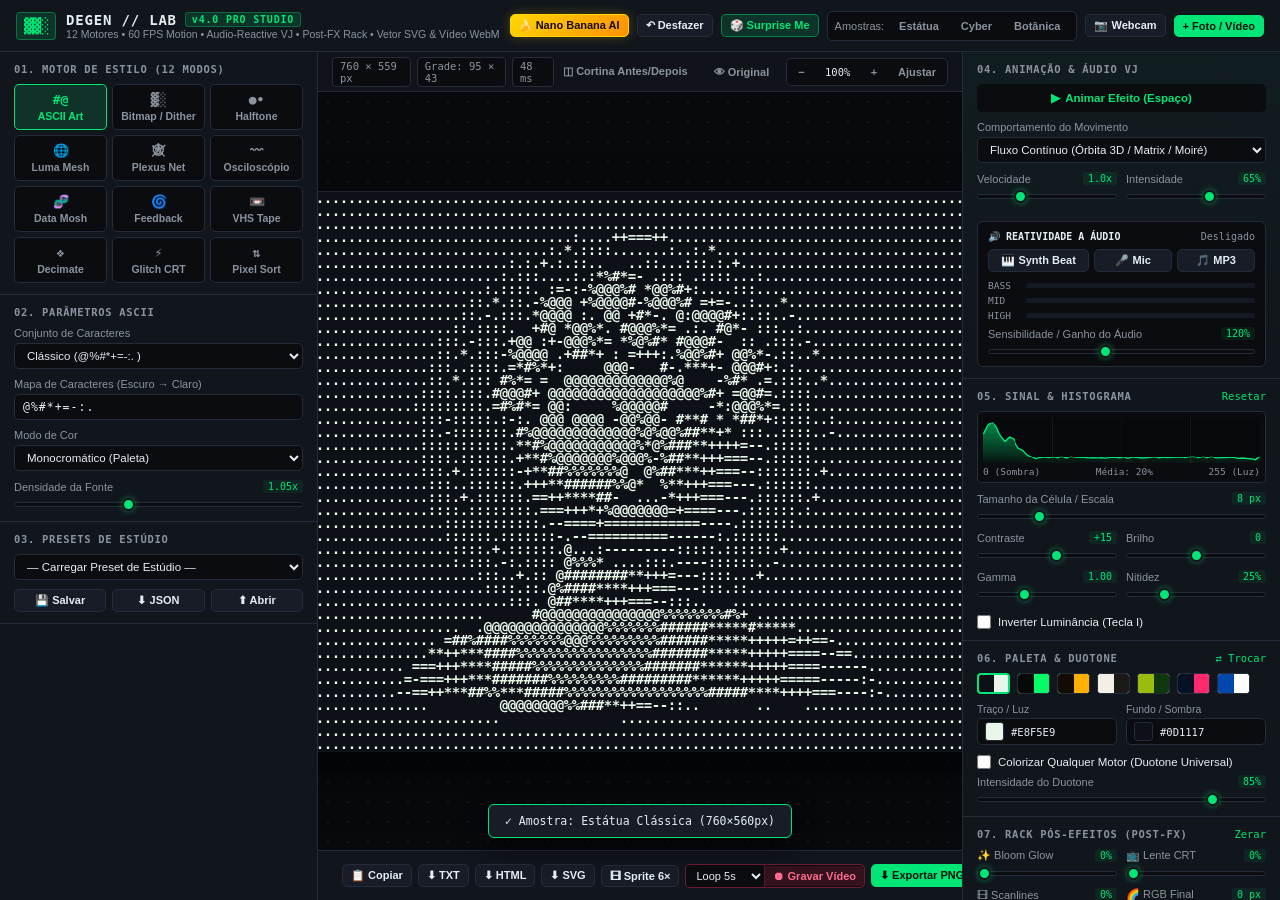
==== commit 03cebe65: "feat: add Nano Banana AI Designer Lab (Gemini Image API + Procedural Synth + Image-to-Image Remix)" ====
--- a/index.html
+++ b/index.html
@@ -19,6 +19,9 @@
       </div>
 
       <div class="topbar-actions">
+        <button class="btn btn-nanobanana btn-sm" id="btn-open-nanobanana" title="Abrir Estúdio Nano Banana AI com Controles para Designers (Tecla B)">
+          🍌 Nano Banana AI
+        </button>
         <button class="btn btn-secondary btn-sm" id="btn-undo" title="Desfazer última alteração (Ctrl/Cmd + Z)">
           ↶ Desfazer
         </button>
@@ -1090,6 +1093,183 @@
       </aside>
     </div>
 
+    <!-- NANO BANANA // DESIGNER LAB MODAL -->
+    <div class="nb-modal-backdrop hidden" id="nanobanana-modal">
+      <div class="nb-modal">
+        <header class="nb-modal-header">
+          <div class="nb-title-wrap">
+            <span class="nb-badge">🍌 NANO BANANA // DESIGNER LAB</span>
+            <p>Gerador & Remixador de Imagens Otimizado para Arte Generativa (Gemini Image API + Procedural Synth)</p>
+          </div>
+          <button class="btn btn-ghost btn-sm" id="btn-close-nanobanana" title="Fechar (Esc)">✕ Fechar</button>
+        </header>
+
+        <div class="nb-modal-body">
+          <!-- Left Column: Art Direction & Designer Controls -->
+          <div class="nb-col nb-col-controls">
+            <div class="nb-card">
+              <div class="section-header">
+                <span class="section-title">01. MOTOR & CONEXÃO GEMINI API</span>
+                <a href="https://aistudio.google.com/apikey" target="_blank" rel="noopener" class="btn-link">Obter API Key ↗</a>
+              </div>
+
+              <div class="two-col-controls">
+                <div class="control-group">
+                  <label for="nb-model">Modelo de Imagem</label>
+                  <select id="nb-model">
+                    <option value="gemini-2.5-flash-image">Nano Banana (Gemini 2.5 Flash Image)</option>
+                    <option value="gemini-2.0-flash-exp-image-generation">Nano Banana Exp (Gemini 2.0 Image Gen)</option>
+                    <option value="imagen-3.0-generate-002">Imagen 3 Studio (High-Fidelity)</option>
+                    <option value="offline-synth">⚡ Procedural Designer Synth (Offline)</option>
+                  </select>
+                </div>
+
+                <div class="control-group">
+                  <label for="nb-mode">Modo de Operação</label>
+                  <select id="nb-mode">
+                    <option value="text2img">Criar do Zero (Text-to-Image)</option>
+                    <option value="remix-source">Remix da Foto Atual (Img-to-Img)</option>
+                    <option value="remix-output">Hybrid Feedback (Usar Efeito do Palco)</option>
+                  </select>
+                </div>
+              </div>
+
+              <div class="control-group">
+                <label for="nb-api-key">Google Gemini API Key (Salva localmente no seu navegador)</label>
+                <div class="nb-key-row">
+                  <input type="password" id="nb-api-key" placeholder="AIzaSy... (ou deixe vazio para usar o Gerador Procedural Offline)" spellcheck="false" />
+                  <button class="btn btn-secondary btn-sm" id="btn-toggle-nb-key" type="button" title="Mostrar/Ocultar chave">👁</button>
+                </div>
+              </div>
+            </div>
+
+            <div class="nb-card">
+              <div class="section-header">
+                <span class="section-title">02. DIREÇÃO DE ARTE PARA DESIGNERS</span>
+              </div>
+
+              <div class="control-group">
+                <label for="nb-lighting">💡 Iluminação & Contraste Tonal</label>
+                <select id="nb-lighting">
+                  <option value="chiaroscuro">Chiaroscuro Dramático (Luz Lateral Dura — Ideal p/ ASCII & 1-Bit)</option>
+                  <option value="rimlight">Rim Light / Contorno de Luz Recortado (Ideal p/ Luma Mesh & Plexus)</option>
+                  <option value="studio_highkey">Estúdio Editorial Softbox (Gradientes Suaves — Ideal p/ Halftone)</option>
+                  <option value="neon_cyber">Bicolor Cyberpunk Neon (Ciano & Magenta — Ideal p/ VHS & Glitch)</option>
+                  <option value="silhouette">Silhueta Minimalista de Contraste Extremo (Stencil / Xerox)</option>
+                </select>
+              </div>
+
+              <div class="control-group">
+                <label for="nb-material">🎨 Materialidade & Estética de Superfície</label>
+                <select id="nb-material">
+                  <option value="marble">Escultura em Mármore / Gesso Clássico Fosco (Pureza Tonal)</option>
+                  <option value="chrome">Metal Líquido / Cromo Especular 3D (Reflexos de Alto Contraste)</option>
+                  <option value="brutalist">Design Brutalista / Geometria Arquitetônica Bauhaus</option>
+                  <option value="editorial">Fotografia Editorial Analógica Médio-Formato 80mm</option>
+                  <option value="cyber_mech">Biomecânico / Android Hardware & Cabos Industriais</option>
+                  <option value="botanical">Botânica Macro / Fibonacci & Estrutura Orgânica</option>
+                </select>
+              </div>
+
+              <div class="two-col-controls">
+                <div class="control-group">
+                  <label for="nb-lens">📷 Lente & Enquadramento</label>
+                  <select id="nb-lens">
+                    <option value="portrait_85mm">Close-up Retrato 85mm f/1.4</option>
+                    <option value="isometric">Projeção Isométrica 3D</option>
+                    <option value="wide_24mm">Grande Angular 24mm Dramática</option>
+                    <option value="macro">Macro Extremo 100mm</option>
+                    <option value="topdown">Vista Superior Simétrica</option>
+                  </select>
+                </div>
+
+                <div class="control-group">
+                  <label for="nb-aspect">📐 Proporção do Palco</label>
+                  <select id="nb-aspect">
+                    <option value="4:3">4:3 Clássico (760×560)</option>
+                    <option value="1:1">1:1 Quadrado (720×720)</option>
+                    <option value="16:9">16:9 Widescreen (880×495)</option>
+                    <option value="3:4">3:4 Poster Vertical (560×746)</option>
+                  </select>
+                </div>
+              </div>
+
+              <div class="control-group">
+                <label for="nb-background">⬛ Tratamento de Fundo (Isolamento de Ruído)</label>
+                <select id="nb-background">
+                  <option value="pitch_black">Fundo Preto Puro Isolado (#000000 — Zero Ruído no Fundo)</option>
+                  <option value="radial_halo">Vinheta Escura com Halo Geométrico Central</option>
+                  <option value="paper_white">Fundo Branco Infinito de Estúdio (#FFFFFF)</option>
+                  <option value="env_depth">Cenário com Profundidade & Grid Perspectivo</option>
+                </select>
+              </div>
+
+              <div class="checkbox-row">
+                <label class="toggle-label">
+                  <input type="checkbox" id="nb-optimize-engine" checked />
+                  <span>🎯 Pré-Otimizar Distribuição Tonal para o Motor Ativo (<b id="nb-active-engine-label">ASCII</b>)</span>
+                </label>
+              </div>
+            </div>
+          </div>
+
+          <!-- Right Column: Prompt Briefing, Compiled Preview & Session Gallery -->
+          <div class="nb-col nb-col-prompt">
+            <div class="nb-card">
+              <div class="section-header">
+                <span class="section-title">03. BRIEFING VISUAL & CONCEITO</span>
+              </div>
+
+              <div class="nb-idea-chips">
+                <button type="button" class="nb-chip" data-nb-idea="Busto escultural de astronauta antigo com visor geométrico rachado">🗿 Astronauta Clássico</button>
+                <button type="button" class="nb-chip" data-nb-idea="Crânio cibernético cromado conectado a cabos ópticos translúcidos">💀 Crânio Cyber Chrome</button>
+                <button type="button" class="nb-chip" data-nb-idea="Olho humano em macro extremo refletindo uma grade arquitetônica neon">👁 Olho Macro Neon</button>
+                <button type="button" class="nb-chip" data-nb-idea="Mão escultural segurando uma esfera de vidro refrativa flutuante">✋ Esfera Refrativa</button>
+                <button type="button" class="nb-chip" data-nb-idea="Monólito brutalista com escadarias impossíveis e esfera metálica">🏛 Monólito Brutalista</button>
+              </div>
+
+              <div class="control-group">
+                <label for="nb-prompt">Descrição do Sujeito / Cena Principal</label>
+                <textarea id="nb-prompt" rows="2" placeholder="Descreva o sujeito ou composição desejada...">Busto escultural de astronauta antigo com visor geométrico rachado</textarea>
+              </div>
+
+              <div class="control-group">
+                <label for="nb-negative">Restrições / Negative Prompt (O que evitar)</label>
+                <input type="text" id="nb-negative" value="sem fundo poluído, sem texto borrado, sem baixo contraste" />
+              </div>
+
+              <div class="control-group">
+                <div class="control-label-row">
+                  <label>Prompt Técnico Compilado (Engenharia de Direção de Arte)</label>
+                  <button type="button" class="btn-link" id="btn-nb-copy-prompt">📋 Copiar Prompt</button>
+                </div>
+                <pre class="nb-compiled-box" id="nb-compiled-preview"></pre>
+              </div>
+
+              <div class="nb-action-buttons">
+                <button type="button" class="btn btn-nanobanana" id="btn-nb-generate">
+                  🍌 Gerar com Nano Banana AI
+                </button>
+                <button type="button" class="btn btn-secondary" id="btn-nb-procedural" title="Gera instantaneamente uma composição paramétrica offline baseada nas diretrizes acima">
+                  ⚡ Sintetizar Procedural (Offline)
+                </button>
+              </div>
+            </div>
+
+            <div class="nb-card nb-gallery-card">
+              <div class="section-header">
+                <span class="section-title">04. GALERIA DE GERAÇÕES DA SESSÃO</span>
+                <span class="control-value" id="nb-gallery-count">0 itens</span>
+              </div>
+              <div class="nb-gallery-grid" id="nb-gallery">
+                <p class="nb-gallery-empty">Suas imagens geradas aparecerão aqui para troca rápida com 1 clique.</p>
+              </div>
+            </div>
+          </div>
+        </div>
+      </div>
+    </div>
+
     <!-- Toast Notification -->
     <div id="toast" class="toast hidden"></div>
   </div>
@@ -1097,6 +1277,7 @@
   <script src="js/preprocess.js"></script>
   <script src="js/postfx.js"></script>
   <script src="js/audio.js"></script>
+  <script src="js/nanobanana.js"></script>
   <script src="js/engines/ascii.js"></script>
   <script src="js/engines/bitmap.js"></script>
   <script src="js/engines/halftone.js"></script>
--- a/styles.css
+++ b/styles.css
@@ -931,6 +931,208 @@
   z-index: 100;
 }
 
+/* Nano Banana Designer Lab Modal & Button */
+.btn-nanobanana {
+  background: linear-gradient(135deg, #ffd600 0%, #ff9100 100%);
+  color: #140c00;
+  border-color: #ffd600;
+  font-weight: 700;
+  box-shadow: 0 0 12px rgba(255, 214, 0, 0.25);
+}
+
+.btn-nanobanana:hover {
+  background: linear-gradient(135deg, #ffe54c 0%, #ffab40 100%);
+  box-shadow: 0 0 18px rgba(255, 214, 0, 0.45);
+}
+
+.nb-modal-backdrop {
+  position: fixed;
+  inset: 0;
+  background: rgba(5, 7, 11, 0.84);
+  backdrop-filter: blur(6px);
+  display: flex;
+  align-items: center;
+  justify-content: center;
+  z-index: 90;
+  padding: 20px;
+}
+
+.nb-modal {
+  width: 980px;
+  max-width: 96vw;
+  max-height: 90vh;
+  background: var(--bg-panel);
+  border: 1px solid #ffd600;
+  border-radius: 10px;
+  box-shadow: 0 24px 70px rgba(0, 0, 0, 0.85), 0 0 30px rgba(255, 214, 0, 0.12);
+  display: flex;
+  flex-direction: column;
+  overflow: hidden;
+}
+
+.nb-modal-header {
+  padding: 13px 18px;
+  background: linear-gradient(90deg, rgba(255, 214, 0, 0.12) 0%, rgba(17, 21, 28, 0) 100%);
+  border-bottom: 1px solid var(--border-color);
+  display: flex;
+  align-items: center;
+  justify-content: space-between;
+}
+
+.nb-badge {
+  font-family: var(--font-mono);
+  font-size: 13px;
+  font-weight: 700;
+  color: #ffd600;
+  letter-spacing: 0.6px;
+}
+
+.nb-title-wrap p {
+  font-size: 11px;
+  color: var(--text-secondary);
+  margin-top: 2px;
+}
+
+.nb-modal-body {
+  display: grid;
+  grid-template-columns: 1fr 1fr;
+  gap: 14px;
+  padding: 14px 18px;
+  overflow-y: auto;
+}
+
+.nb-col {
+  display: flex;
+  flex-direction: column;
+  gap: 12px;
+}
+
+.nb-card {
+  background: var(--bg-root);
+  border: 1px solid var(--border-color);
+  border-radius: 8px;
+  padding: 12px 14px;
+}
+
+.nb-key-row {
+  display: flex;
+  gap: 6px;
+}
+
+.nb-key-row input {
+  flex: 1;
+  background: var(--bg-panel);
+  border: 1px solid var(--border-color);
+  color: var(--text-primary);
+  padding: 6px 9px;
+  border-radius: 5px;
+  font-family: var(--font-mono);
+  font-size: 11.5px;
+  outline: none;
+}
+
+.nb-key-row input:focus,
+textarea#nb-prompt:focus {
+  border-color: #ffd600;
+}
+
+textarea#nb-prompt {
+  width: 100%;
+  background: var(--bg-panel);
+  border: 1px solid var(--border-color);
+  color: var(--text-primary);
+  padding: 7px 9px;
+  border-radius: 5px;
+  font-family: var(--font-sans);
+  font-size: 12px;
+  resize: vertical;
+  outline: none;
+}
+
+.nb-idea-chips {
+  display: flex;
+  flex-wrap: wrap;
+  gap: 5px;
+  margin-bottom: 9px;
+}
+
+.nb-chip {
+  background: var(--bg-panel);
+  border: 1px solid var(--border-color);
+  color: var(--text-secondary);
+  padding: 4px 8px;
+  border-radius: 14px;
+  font-size: 10.5px;
+  cursor: pointer;
+  transition: all 0.14s;
+}
+
+.nb-chip:hover {
+  border-color: #ffd600;
+  color: #ffd600;
+}
+
+.nb-compiled-box {
+  background: #06080b;
+  border: 1px solid var(--border-color);
+  border-radius: 5px;
+  padding: 8px 10px;
+  font-family: var(--font-mono);
+  font-size: 10px;
+  line-height: 1.45;
+  color: #a5d6a7;
+  max-height: 98px;
+  overflow-y: auto;
+  white-space: pre-wrap;
+  user-select: text;
+}
+
+.nb-action-buttons {
+  display: grid;
+  grid-template-columns: 1.25fr 1fr;
+  gap: 8px;
+  margin-top: 10px;
+}
+
+.nb-gallery-grid {
+  display: flex;
+  gap: 8px;
+  overflow-x: auto;
+  padding-bottom: 4px;
+  min-height: 68px;
+  align-items: center;
+}
+
+.nb-gallery-empty {
+  font-size: 11px;
+  color: var(--text-muted);
+  font-style: italic;
+}
+
+.nb-thumb {
+  width: 78px;
+  height: 58px;
+  border-radius: 5px;
+  border: 1px solid var(--border-color);
+  overflow: hidden;
+  cursor: pointer;
+  flex-shrink: 0;
+  position: relative;
+  transition: transform 0.12s, border-color 0.12s;
+}
+
+.nb-thumb:hover {
+  transform: translateY(-2px);
+  border-color: #ffd600;
+}
+
+.nb-thumb img {
+  width: 100%;
+  height: 100%;
+  object-fit: cover;
+  display: block;
+}
+
 .hidden {
   display: none !important;
 }
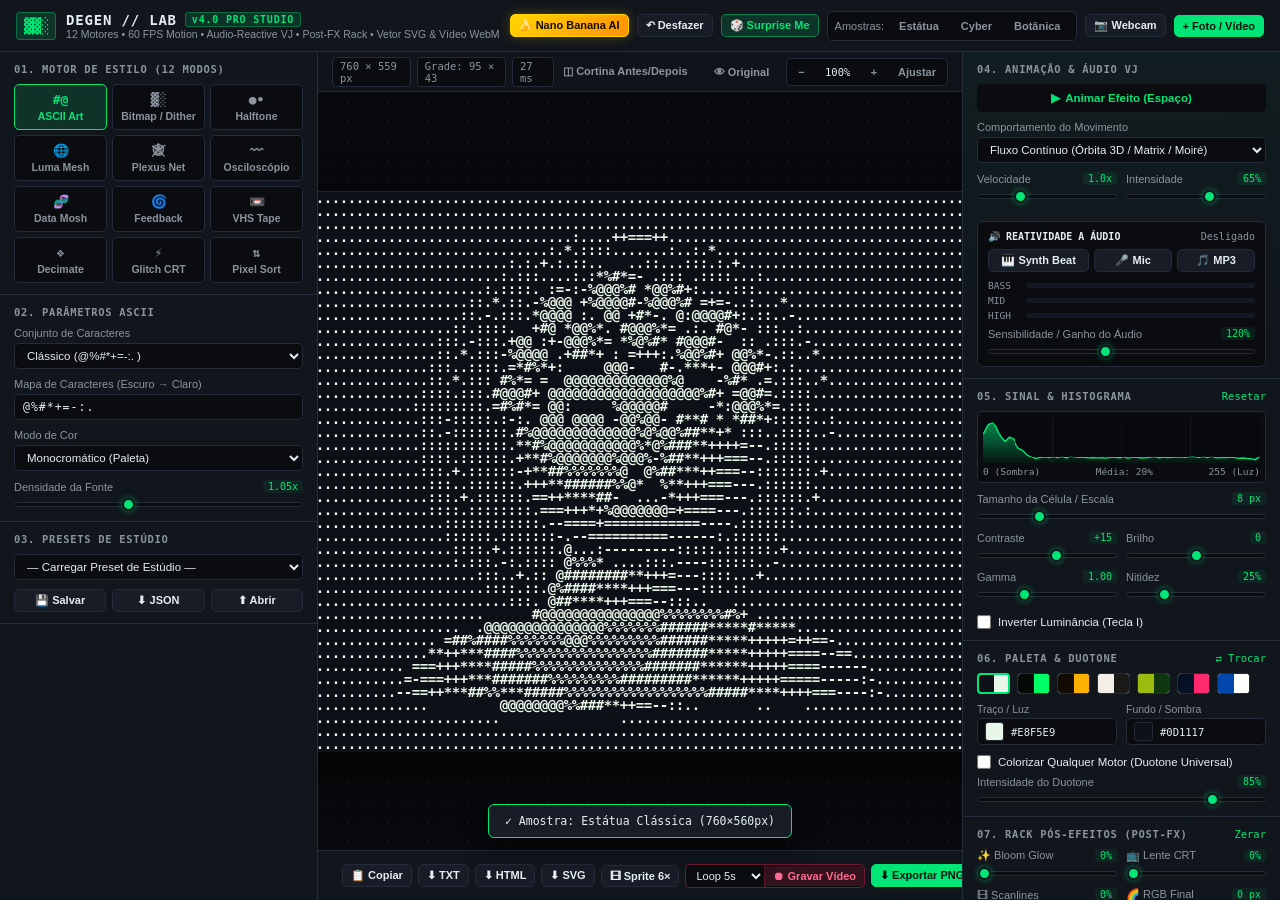
==== commit 87ac9ae1: "feat: upgrade Nano Banana Lab to Gemini Interactions API (gemini-nano-banana-2.1, gemini-3-pro-image" ====
--- a/index.html
+++ b/index.html
@@ -1117,10 +1117,10 @@
                 <div class="control-group">
                   <label for="nb-model">Modelo de Imagem</label>
                   <select id="nb-model">
-                    <option value="gemini-2.5-flash-image">Nano Banana (Gemini 2.5 Flash Image)</option>
-                    <option value="gemini-2.0-flash-exp-image-generation">Nano Banana Exp (Gemini 2.0 Image Gen)</option>
-                    <option value="imagen-3.0-generate-002">Imagen 3 Studio (High-Fidelity)</option>
-                    <option value="offline-synth">⚡ Procedural Designer Synth (Offline)</option>
+                    <option value="gemini-nano-banana-2.1">Nano Banana 2.1 (gemini-nano-banana-2.1 — Recomendado)</option>
+                    <option value="gemini-3-pro-image">Nano Banana Pro (gemini-3-pro-image — Alta Precisão)</option>
+                    <option value="gemini-3.1-flash-lite-image">Nano Banana 2 Lite (gemini-3.1-flash-lite-image — Ultra Rápido)</option>
+                    <option value="offline-synth">⚡ Procedural Designer Synth (100% Offline)</option>
                   </select>
                 </div>
 
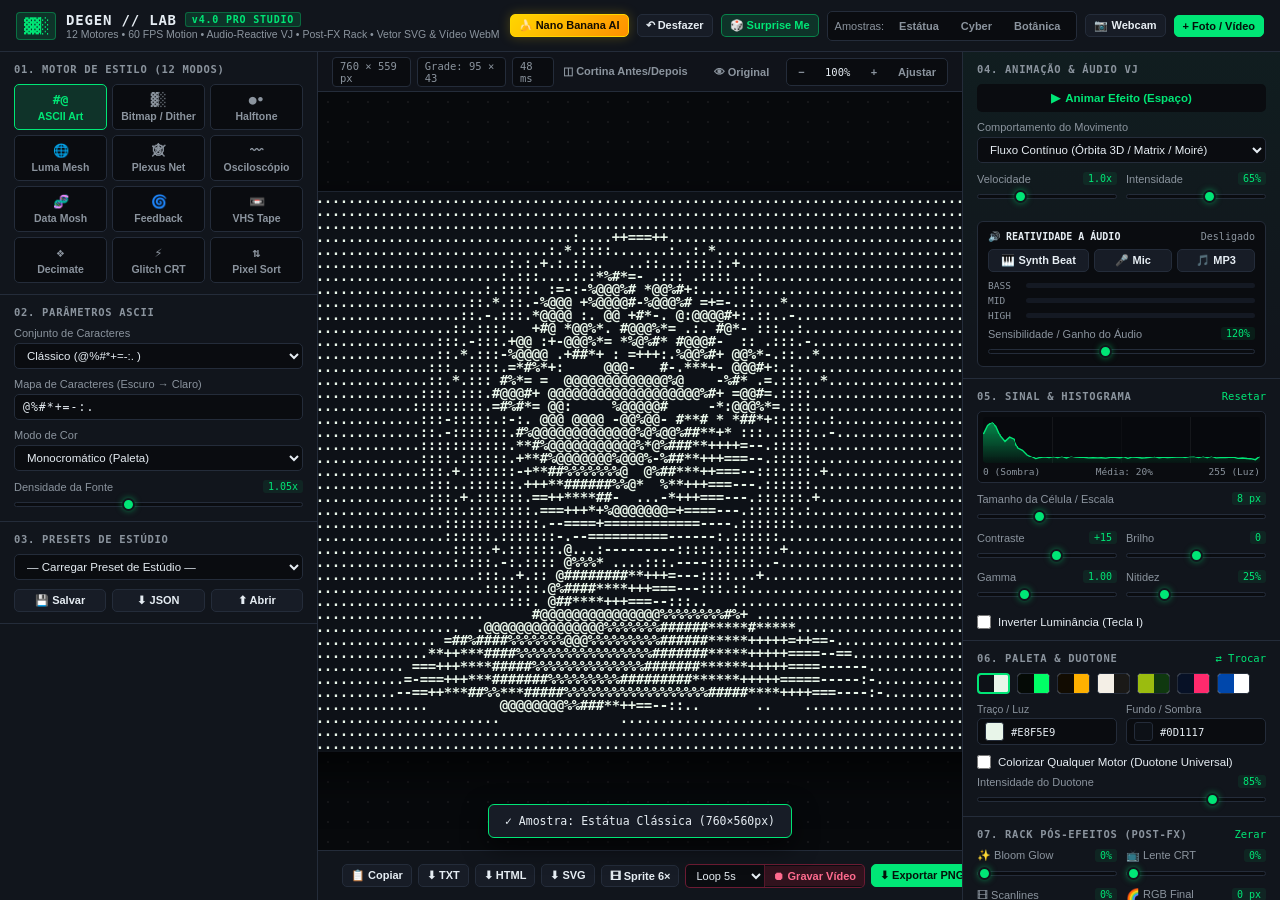
==== commit 4d8c20f3: "fix(nanobanana): remove custom CORS preflight headers causing Safari Load failed and add auto-model " ====
--- a/index.html
+++ b/index.html
@@ -1117,9 +1117,11 @@
                 <div class="control-group">
                   <label for="nb-model">Modelo de Imagem</label>
                   <select id="nb-model">
-                    <option value="gemini-nano-banana-2.1">Nano Banana 2.1 (gemini-nano-banana-2.1 — Recomendado)</option>
-                    <option value="gemini-3-pro-image">Nano Banana Pro (gemini-3-pro-image — Alta Precisão)</option>
-                    <option value="gemini-3.1-flash-lite-image">Nano Banana 2 Lite (gemini-3.1-flash-lite-image — Ultra Rápido)</option>
+                    <option value="auto">Auto-Detect (Descobrir Modelo Ativo na Sua API Key)</option>
+                    <option value="gemini-2.5-flash-image">Nano Banana (gemini-2.5-flash-image)</option>
+                    <option value="gemini-2.0-flash-exp-image-generation">Nano Banana Exp (gemini-2.0-flash-exp-image-generation)</option>
+                    <option value="gemini-nano-banana-2.1">Nano Banana 2.1 (gemini-nano-banana-2.1)</option>
+                    <option value="imagen-3.0-generate-002">Imagen 3 Studio (imagen-3.0-generate-002)</option>
                     <option value="offline-synth">⚡ Procedural Designer Synth (100% Offline)</option>
                   </select>
                 </div>
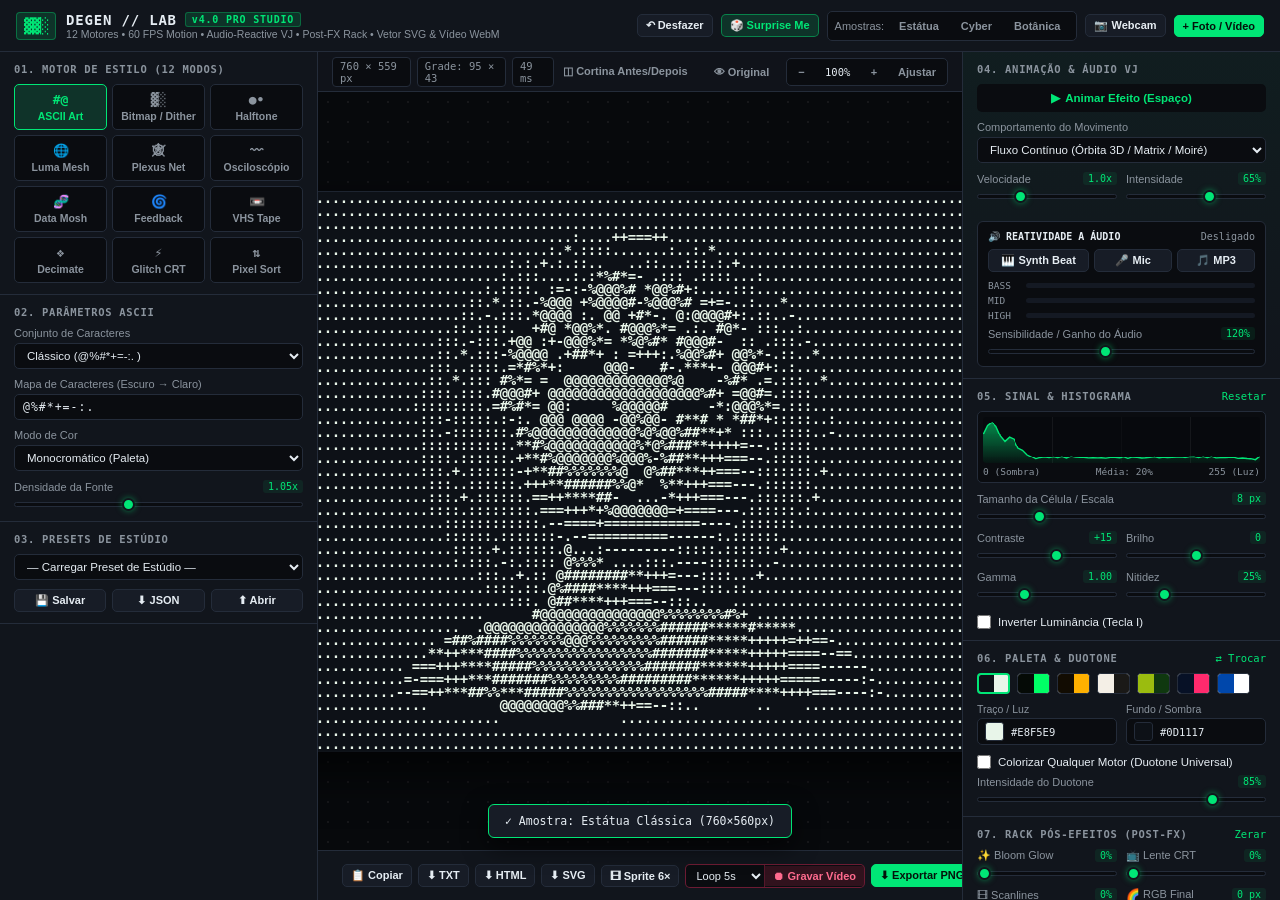
==== commit 4cc65f80: "refactor: remove Nano Banana modal to keep studio UI clean and focused" ====
--- a/index.html
+++ b/index.html
@@ -19,9 +19,6 @@
       </div>
 
       <div class="topbar-actions">
-        <button class="btn btn-nanobanana btn-sm" id="btn-open-nanobanana" title="Abrir Estúdio Nano Banana AI com Controles para Designers (Tecla B)">
-          🍌 Nano Banana AI
-        </button>
         <button class="btn btn-secondary btn-sm" id="btn-undo" title="Desfazer última alteração (Ctrl/Cmd + Z)">
           ↶ Desfazer
         </button>
@@ -1093,185 +1090,6 @@
       </aside>
     </div>
 
-    <!-- NANO BANANA // DESIGNER LAB MODAL -->
-    <div class="nb-modal-backdrop hidden" id="nanobanana-modal">
-      <div class="nb-modal">
-        <header class="nb-modal-header">
-          <div class="nb-title-wrap">
-            <span class="nb-badge">🍌 NANO BANANA // DESIGNER LAB</span>
-            <p>Gerador & Remixador de Imagens Otimizado para Arte Generativa (Gemini Image API + Procedural Synth)</p>
-          </div>
-          <button class="btn btn-ghost btn-sm" id="btn-close-nanobanana" title="Fechar (Esc)">✕ Fechar</button>
-        </header>
-
-        <div class="nb-modal-body">
-          <!-- Left Column: Art Direction & Designer Controls -->
-          <div class="nb-col nb-col-controls">
-            <div class="nb-card">
-              <div class="section-header">
-                <span class="section-title">01. MOTOR & CONEXÃO GEMINI API</span>
-                <a href="https://aistudio.google.com/apikey" target="_blank" rel="noopener" class="btn-link">Obter API Key ↗</a>
-              </div>
-
-              <div class="two-col-controls">
-                <div class="control-group">
-                  <label for="nb-model">Modelo de Imagem</label>
-                  <select id="nb-model">
-                    <option value="auto">Auto-Detect (Descobrir Modelo Ativo na Sua API Key)</option>
-                    <option value="gemini-2.5-flash-image">Nano Banana (gemini-2.5-flash-image)</option>
-                    <option value="gemini-2.0-flash-exp-image-generation">Nano Banana Exp (gemini-2.0-flash-exp-image-generation)</option>
-                    <option value="gemini-nano-banana-2.1">Nano Banana 2.1 (gemini-nano-banana-2.1)</option>
-                    <option value="imagen-3.0-generate-002">Imagen 3 Studio (imagen-3.0-generate-002)</option>
-                    <option value="offline-synth">⚡ Procedural Designer Synth (100% Offline)</option>
-                  </select>
-                </div>
-
-                <div class="control-group">
-                  <label for="nb-mode">Modo de Operação</label>
-                  <select id="nb-mode">
-                    <option value="text2img">Criar do Zero (Text-to-Image)</option>
-                    <option value="remix-source">Remix da Foto Atual (Img-to-Img)</option>
-                    <option value="remix-output">Hybrid Feedback (Usar Efeito do Palco)</option>
-                  </select>
-                </div>
-              </div>
-
-              <div class="control-group">
-                <label for="nb-api-key">Google Gemini API Key (Salva localmente no seu navegador)</label>
-                <div class="nb-key-row">
-                  <input type="password" id="nb-api-key" placeholder="AIzaSy... (ou deixe vazio para usar o Gerador Procedural Offline)" spellcheck="false" />
-                  <button class="btn btn-secondary btn-sm" id="btn-toggle-nb-key" type="button" title="Mostrar/Ocultar chave">👁</button>
-                </div>
-              </div>
-            </div>
-
-            <div class="nb-card">
-              <div class="section-header">
-                <span class="section-title">02. DIREÇÃO DE ARTE PARA DESIGNERS</span>
-              </div>
-
-              <div class="control-group">
-                <label for="nb-lighting">💡 Iluminação & Contraste Tonal</label>
-                <select id="nb-lighting">
-                  <option value="chiaroscuro">Chiaroscuro Dramático (Luz Lateral Dura — Ideal p/ ASCII & 1-Bit)</option>
-                  <option value="rimlight">Rim Light / Contorno de Luz Recortado (Ideal p/ Luma Mesh & Plexus)</option>
-                  <option value="studio_highkey">Estúdio Editorial Softbox (Gradientes Suaves — Ideal p/ Halftone)</option>
-                  <option value="neon_cyber">Bicolor Cyberpunk Neon (Ciano & Magenta — Ideal p/ VHS & Glitch)</option>
-                  <option value="silhouette">Silhueta Minimalista de Contraste Extremo (Stencil / Xerox)</option>
-                </select>
-              </div>
-
-              <div class="control-group">
-                <label for="nb-material">🎨 Materialidade & Estética de Superfície</label>
-                <select id="nb-material">
-                  <option value="marble">Escultura em Mármore / Gesso Clássico Fosco (Pureza Tonal)</option>
-                  <option value="chrome">Metal Líquido / Cromo Especular 3D (Reflexos de Alto Contraste)</option>
-                  <option value="brutalist">Design Brutalista / Geometria Arquitetônica Bauhaus</option>
-                  <option value="editorial">Fotografia Editorial Analógica Médio-Formato 80mm</option>
-                  <option value="cyber_mech">Biomecânico / Android Hardware & Cabos Industriais</option>
-                  <option value="botanical">Botânica Macro / Fibonacci & Estrutura Orgânica</option>
-                </select>
-              </div>
-
-              <div class="two-col-controls">
-                <div class="control-group">
-                  <label for="nb-lens">📷 Lente & Enquadramento</label>
-                  <select id="nb-lens">
-                    <option value="portrait_85mm">Close-up Retrato 85mm f/1.4</option>
-                    <option value="isometric">Projeção Isométrica 3D</option>
-                    <option value="wide_24mm">Grande Angular 24mm Dramática</option>
-                    <option value="macro">Macro Extremo 100mm</option>
-                    <option value="topdown">Vista Superior Simétrica</option>
-                  </select>
-                </div>
-
-                <div class="control-group">
-                  <label for="nb-aspect">📐 Proporção do Palco</label>
-                  <select id="nb-aspect">
-                    <option value="4:3">4:3 Clássico (760×560)</option>
-                    <option value="1:1">1:1 Quadrado (720×720)</option>
-                    <option value="16:9">16:9 Widescreen (880×495)</option>
-                    <option value="3:4">3:4 Poster Vertical (560×746)</option>
-                  </select>
-                </div>
-              </div>
-
-              <div class="control-group">
-                <label for="nb-background">⬛ Tratamento de Fundo (Isolamento de Ruído)</label>
-                <select id="nb-background">
-                  <option value="pitch_black">Fundo Preto Puro Isolado (#000000 — Zero Ruído no Fundo)</option>
-                  <option value="radial_halo">Vinheta Escura com Halo Geométrico Central</option>
-                  <option value="paper_white">Fundo Branco Infinito de Estúdio (#FFFFFF)</option>
-                  <option value="env_depth">Cenário com Profundidade & Grid Perspectivo</option>
-                </select>
-              </div>
-
-              <div class="checkbox-row">
-                <label class="toggle-label">
-                  <input type="checkbox" id="nb-optimize-engine" checked />
-                  <span>🎯 Pré-Otimizar Distribuição Tonal para o Motor Ativo (<b id="nb-active-engine-label">ASCII</b>)</span>
-                </label>
-              </div>
-            </div>
-          </div>
-
-          <!-- Right Column: Prompt Briefing, Compiled Preview & Session Gallery -->
-          <div class="nb-col nb-col-prompt">
-            <div class="nb-card">
-              <div class="section-header">
-                <span class="section-title">03. BRIEFING VISUAL & CONCEITO</span>
-              </div>
-
-              <div class="nb-idea-chips">
-                <button type="button" class="nb-chip" data-nb-idea="Busto escultural de astronauta antigo com visor geométrico rachado">🗿 Astronauta Clássico</button>
-                <button type="button" class="nb-chip" data-nb-idea="Crânio cibernético cromado conectado a cabos ópticos translúcidos">💀 Crânio Cyber Chrome</button>
-                <button type="button" class="nb-chip" data-nb-idea="Olho humano em macro extremo refletindo uma grade arquitetônica neon">👁 Olho Macro Neon</button>
-                <button type="button" class="nb-chip" data-nb-idea="Mão escultural segurando uma esfera de vidro refrativa flutuante">✋ Esfera Refrativa</button>
-                <button type="button" class="nb-chip" data-nb-idea="Monólito brutalista com escadarias impossíveis e esfera metálica">🏛 Monólito Brutalista</button>
-              </div>
-
-              <div class="control-group">
-                <label for="nb-prompt">Descrição do Sujeito / Cena Principal</label>
-                <textarea id="nb-prompt" rows="2" placeholder="Descreva o sujeito ou composição desejada...">Busto escultural de astronauta antigo com visor geométrico rachado</textarea>
-              </div>
-
-              <div class="control-group">
-                <label for="nb-negative">Restrições / Negative Prompt (O que evitar)</label>
-                <input type="text" id="nb-negative" value="sem fundo poluído, sem texto borrado, sem baixo contraste" />
-              </div>
-
-              <div class="control-group">
-                <div class="control-label-row">
-                  <label>Prompt Técnico Compilado (Engenharia de Direção de Arte)</label>
-                  <button type="button" class="btn-link" id="btn-nb-copy-prompt">📋 Copiar Prompt</button>
-                </div>
-                <pre class="nb-compiled-box" id="nb-compiled-preview"></pre>
-              </div>
-
-              <div class="nb-action-buttons">
-                <button type="button" class="btn btn-nanobanana" id="btn-nb-generate">
-                  🍌 Gerar com Nano Banana AI
-                </button>
-                <button type="button" class="btn btn-secondary" id="btn-nb-procedural" title="Gera instantaneamente uma composição paramétrica offline baseada nas diretrizes acima">
-                  ⚡ Sintetizar Procedural (Offline)
-                </button>
-              </div>
-            </div>
-
-            <div class="nb-card nb-gallery-card">
-              <div class="section-header">
-                <span class="section-title">04. GALERIA DE GERAÇÕES DA SESSÃO</span>
-                <span class="control-value" id="nb-gallery-count">0 itens</span>
-              </div>
-              <div class="nb-gallery-grid" id="nb-gallery">
-                <p class="nb-gallery-empty">Suas imagens geradas aparecerão aqui para troca rápida com 1 clique.</p>
-              </div>
-            </div>
-          </div>
-        </div>
-      </div>
-    </div>
-
     <!-- Toast Notification -->
     <div id="toast" class="toast hidden"></div>
   </div>
@@ -1279,7 +1097,6 @@
   <script src="js/preprocess.js"></script>
   <script src="js/postfx.js"></script>
   <script src="js/audio.js"></script>
-  <script src="js/nanobanana.js"></script>
   <script src="js/engines/ascii.js"></script>
   <script src="js/engines/bitmap.js"></script>
   <script src="js/engines/halftone.js"></script>
--- a/styles.css
+++ b/styles.css
@@ -931,208 +931,6 @@
   z-index: 100;
 }
 
-/* Nano Banana Designer Lab Modal & Button */
-.btn-nanobanana {
-  background: linear-gradient(135deg, #ffd600 0%, #ff9100 100%);
-  color: #140c00;
-  border-color: #ffd600;
-  font-weight: 700;
-  box-shadow: 0 0 12px rgba(255, 214, 0, 0.25);
-}
-
-.btn-nanobanana:hover {
-  background: linear-gradient(135deg, #ffe54c 0%, #ffab40 100%);
-  box-shadow: 0 0 18px rgba(255, 214, 0, 0.45);
-}
-
-.nb-modal-backdrop {
-  position: fixed;
-  inset: 0;
-  background: rgba(5, 7, 11, 0.84);
-  backdrop-filter: blur(6px);
-  display: flex;
-  align-items: center;
-  justify-content: center;
-  z-index: 90;
-  padding: 20px;
-}
-
-.nb-modal {
-  width: 980px;
-  max-width: 96vw;
-  max-height: 90vh;
-  background: var(--bg-panel);
-  border: 1px solid #ffd600;
-  border-radius: 10px;
-  box-shadow: 0 24px 70px rgba(0, 0, 0, 0.85), 0 0 30px rgba(255, 214, 0, 0.12);
-  display: flex;
-  flex-direction: column;
-  overflow: hidden;
-}
-
-.nb-modal-header {
-  padding: 13px 18px;
-  background: linear-gradient(90deg, rgba(255, 214, 0, 0.12) 0%, rgba(17, 21, 28, 0) 100%);
-  border-bottom: 1px solid var(--border-color);
-  display: flex;
-  align-items: center;
-  justify-content: space-between;
-}
-
-.nb-badge {
-  font-family: var(--font-mono);
-  font-size: 13px;
-  font-weight: 700;
-  color: #ffd600;
-  letter-spacing: 0.6px;
-}
-
-.nb-title-wrap p {
-  font-size: 11px;
-  color: var(--text-secondary);
-  margin-top: 2px;
-}
-
-.nb-modal-body {
-  display: grid;
-  grid-template-columns: 1fr 1fr;
-  gap: 14px;
-  padding: 14px 18px;
-  overflow-y: auto;
-}
-
-.nb-col {
-  display: flex;
-  flex-direction: column;
-  gap: 12px;
-}
-
-.nb-card {
-  background: var(--bg-root);
-  border: 1px solid var(--border-color);
-  border-radius: 8px;
-  padding: 12px 14px;
-}
-
-.nb-key-row {
-  display: flex;
-  gap: 6px;
-}
-
-.nb-key-row input {
-  flex: 1;
-  background: var(--bg-panel);
-  border: 1px solid var(--border-color);
-  color: var(--text-primary);
-  padding: 6px 9px;
-  border-radius: 5px;
-  font-family: var(--font-mono);
-  font-size: 11.5px;
-  outline: none;
-}
-
-.nb-key-row input:focus,
-textarea#nb-prompt:focus {
-  border-color: #ffd600;
-}
-
-textarea#nb-prompt {
-  width: 100%;
-  background: var(--bg-panel);
-  border: 1px solid var(--border-color);
-  color: var(--text-primary);
-  padding: 7px 9px;
-  border-radius: 5px;
-  font-family: var(--font-sans);
-  font-size: 12px;
-  resize: vertical;
-  outline: none;
-}
-
-.nb-idea-chips {
-  display: flex;
-  flex-wrap: wrap;
-  gap: 5px;
-  margin-bottom: 9px;
-}
-
-.nb-chip {
-  background: var(--bg-panel);
-  border: 1px solid var(--border-color);
-  color: var(--text-secondary);
-  padding: 4px 8px;
-  border-radius: 14px;
-  font-size: 10.5px;
-  cursor: pointer;
-  transition: all 0.14s;
-}
-
-.nb-chip:hover {
-  border-color: #ffd600;
-  color: #ffd600;
-}
-
-.nb-compiled-box {
-  background: #06080b;
-  border: 1px solid var(--border-color);
-  border-radius: 5px;
-  padding: 8px 10px;
-  font-family: var(--font-mono);
-  font-size: 10px;
-  line-height: 1.45;
-  color: #a5d6a7;
-  max-height: 98px;
-  overflow-y: auto;
-  white-space: pre-wrap;
-  user-select: text;
-}
-
-.nb-action-buttons {
-  display: grid;
-  grid-template-columns: 1.25fr 1fr;
-  gap: 8px;
-  margin-top: 10px;
-}
-
-.nb-gallery-grid {
-  display: flex;
-  gap: 8px;
-  overflow-x: auto;
-  padding-bottom: 4px;
-  min-height: 68px;
-  align-items: center;
-}
-
-.nb-gallery-empty {
-  font-size: 11px;
-  color: var(--text-muted);
-  font-style: italic;
-}
-
-.nb-thumb {
-  width: 78px;
-  height: 58px;
-  border-radius: 5px;
-  border: 1px solid var(--border-color);
-  overflow: hidden;
-  cursor: pointer;
-  flex-shrink: 0;
-  position: relative;
-  transition: transform 0.12s, border-color 0.12s;
-}
-
-.nb-thumb:hover {
-  transform: translateY(-2px);
-  border-color: #ffd600;
-}
-
-.nb-thumb img {
-  width: 100%;
-  height: 100%;
-  object-fit: cover;
-  display: block;
-}
-
 .hidden {
   display: none !important;
 }
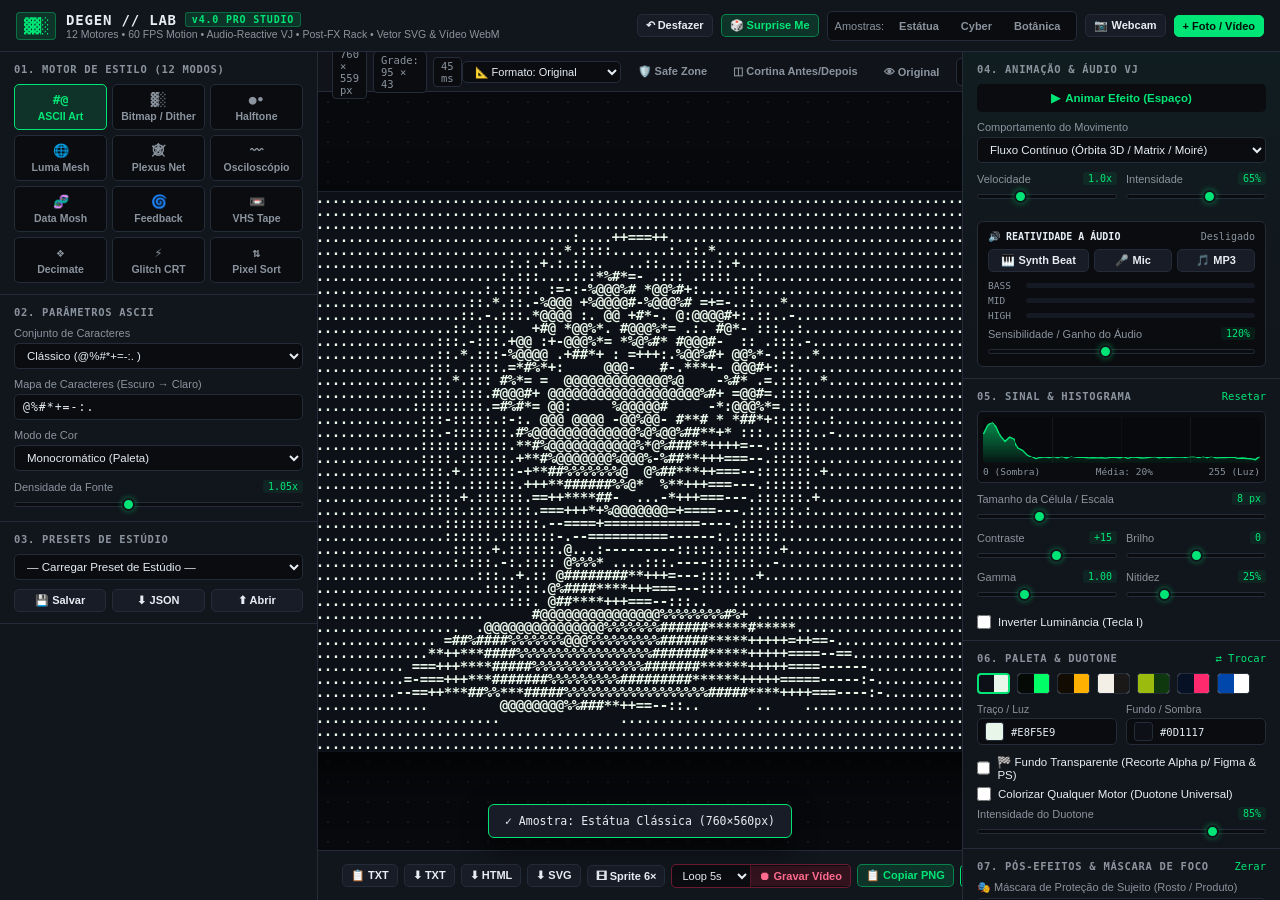
==== commit e85c6935: "feat(qol): add Social Media aspect ratios, Safe Zones, alpha transparent cutout, Copy PNG to clipboa" ====
--- a/index.html
+++ b/index.html
@@ -746,6 +746,16 @@
           </div>
 
           <div class="view-controls">
+            <select id="social-aspect" class="toolbar-select" title="Enquadramento e Proporção para Redes Sociais">
+              <option value="original">📐 Formato: Original</option>
+              <option value="4:5">📐 4:5 (Feed IG)</option>
+              <option value="9:16">📐 9:16 (Reels / Stories)</option>
+              <option value="1:1">📐 1:1 (Quadrado)</option>
+              <option value="16:9">📐 16:9 (Widescreen)</option>
+            </select>
+            <button class="btn btn-ghost btn-sm" id="btn-safe-zone" title="Mostrar/Ocultar Guias de Safe Zone do Instagram/TikTok (Tecla G — não sai na exportação)">
+              🛡️ Safe Zone
+            </button>
             <button class="btn btn-ghost btn-sm" id="btn-split-compare" title="Ativar cortina deslizante Antes / Depois (Tecla C)">
               ◫ Cortina Antes/Depois
             </button>
@@ -766,6 +776,14 @@
           <div class="canvas-wrapper" id="canvas-wrapper">
             <canvas id="output-canvas"></canvas>
             <canvas id="original-canvas" class="hidden"></canvas>
+
+            <!-- Non-Exported Social Media Safe Zone Guides -->
+            <div class="safe-zone-overlay hidden" id="safe-zone-overlay">
+              <div class="sz-top"><span>UI TOPO / STORIES</span></div>
+              <div class="sz-right"><span>ÍCONES REELS</span></div>
+              <div class="sz-bottom"><span>ÁREA DE LEGENDA & ÁUDIO</span></div>
+              <div class="sz-center-cross"></div>
+            </div>
 
             <!-- Draggable Split-Screen Curtain Handle -->
             <div class="split-divider hidden" id="split-divider">
@@ -788,11 +806,11 @@
         <!-- Bottom Export Bar -->
         <footer class="export-bar">
           <div class="export-hint">
-            <span>Atalhos: <kbd>Espaço</kbd> Play • <kbd>C</kbd> Cortina • <kbd>D</kbd> Surprise • <kbd>I</kbd> Inverter • <kbd>Ctrl+Z</kbd> Undo</span>
+            <span>Atalhos: <kbd>Espaço</kbd> Play • <kbd>C</kbd> Cortina • <kbd>G</kbd> Safe Zone • <kbd>D</kbd> Surprise • <kbd>Ctrl+Z</kbd> Undo</span>
           </div>
           <div class="export-buttons">
-            <button class="btn btn-secondary btn-sm" id="btn-copy-ascii" title="Copiar arte em texto para a área de transferência">
-              📋 Copiar
+            <button class="btn btn-secondary btn-sm" id="btn-copy-ascii" title="Copiar arte em texto ASCII para a área de transferência">
+              📋 TXT
             </button>
             <button class="btn btn-secondary btn-sm" id="btn-export-txt" title="Baixar arquivo de texto (.txt)">
               ⬇ TXT
@@ -814,14 +832,24 @@
                 <option value="5" selected>Loop 5s</option>
                 <option value="10">Loop 10s</option>
               </select>
-              <button class="btn btn-record btn-sm" id="btn-record-video" title="Gravar animação em vídeo (.webm) — Tecla R">
+              <button class="btn btn-record btn-sm" id="btn-record-video" title="Gravar animação em vídeo (.mp4 / .webm) — Tecla R">
                 ⏺ Gravar Vídeo
               </button>
             </div>
 
-            <button class="btn btn-primary btn-sm" id="btn-export-png" title="Baixar quadro atual em alta resolução (.png)">
-              ⬇ Exportar PNG
-            </button>
+            <button class="btn btn-accent-outline btn-sm" id="btn-copy-png" title="Copiar imagem PNG direto para o Clipboard para colar (Cmd+V) no Figma ou Photoshop">
+              📋 Copiar PNG
+            </button>
+
+            <div class="export-png-group">
+              <select id="export-scale" title="Resolução de exportação PNG (1x padrão ou 2x Super-Sampling HD para Social Media)">
+                <option value="1">1× Padrão</option>
+                <option value="2" selected>2× HD Social</option>
+              </select>
+              <button class="btn btn-primary btn-sm" id="btn-export-png" title="Baixar quadro atual em alta resolução (.png)">
+                ⬇ Exportar PNG
+              </button>
+            </div>
           </div>
         </footer>
       </main>
@@ -1030,6 +1058,13 @@
 
           <div class="checkbox-row" style="margin-top: 10px;">
             <label class="toggle-label">
+              <input type="checkbox" id="transparent-bg" />
+              <span>🏁 Fundo Transparente (Recorte Alpha p/ Figma & PS)</span>
+            </label>
+          </div>
+
+          <div class="checkbox-row" style="margin-top: 6px;">
+            <label class="toggle-label">
               <input type="checkbox" id="duotone-enabled" />
               <span>Colorizar Qualquer Motor (Duotone Universal)</span>
             </label>
@@ -1044,11 +1079,39 @@
           </div>
         </section>
 
-        <!-- 07. Global Post-FX Rack -->
+        <!-- 07. Global Post-FX Rack & Subject Focus Mask -->
         <section class="panel-section">
           <div class="section-header">
-            <span class="section-title">07. RACK PÓS-EFEITOS (POST-FX)</span>
+            <span class="section-title">07. PÓS-EFEITOS & MÁSCARA DE FOCO</span>
             <button class="btn-link" id="btn-reset-postfx" title="Zerar efeitos de pós-processamento">Zerar</button>
+          </div>
+
+          <div class="control-group">
+            <label for="focus-mask-mode">🎭 Máscara de Proteção de Sujeito (Rosto / Produto)</label>
+            <select id="focus-mask-mode">
+              <option value="none">Sem Máscara (Efeito em 100% da Imagem)</option>
+              <option value="center-clean">Proteger Centro (Sujeito Nítido, Efeito nas Bordas)</option>
+              <option value="edges-clean">Foco no Centro (Efeito no Centro, Bordas Originais)</option>
+              <option value="vertical-fade">Degradê Vertical (Topo Original → Base com Efeito)</option>
+            </select>
+          </div>
+
+          <div class="two-col-controls">
+            <div class="control-group">
+              <div class="control-label-row">
+                <label for="focus-mask-radius">Raio da Máscara</label>
+                <span class="control-value" id="val-focus-mask-radius">55%</span>
+              </div>
+              <input type="range" id="focus-mask-radius" min="15" max="95" step="5" value="55" />
+            </div>
+
+            <div class="control-group">
+              <div class="control-label-row">
+                <label for="original-mix">Mix c/ Original</label>
+                <span class="control-value" id="val-original-mix">0%</span>
+              </div>
+              <input type="range" id="original-mix" min="0" max="90" step="5" value="0" />
+            </div>
           </div>
 
           <div class="two-col-controls">
--- a/styles.css
+++ b/styles.css
@@ -931,6 +931,109 @@
   z-index: 100;
 }
 
+.toolbar-select {
+  width: auto;
+  padding: 3px 8px;
+  font-size: 11px;
+  background: var(--bg-root);
+  border: 1px solid var(--border-color);
+  border-radius: 5px;
+  color: var(--text-primary);
+}
+
+.export-png-group {
+  display: inline-flex;
+  align-items: center;
+  background: var(--bg-root);
+  border: 1px solid var(--accent);
+  border-radius: 5px;
+  overflow: hidden;
+}
+
+.export-png-group select {
+  width: auto;
+  border: none;
+  background: transparent;
+  padding: 4px 6px;
+  font-size: 11px;
+  color: var(--accent);
+  font-weight: 600;
+  border-right: 1px solid rgba(0, 230, 118, 0.35);
+  border-radius: 0;
+}
+
+.export-png-group .btn-primary {
+  border: none;
+  border-radius: 0;
+}
+
+.canvas-wrapper.transparent-checker {
+  background-color: #12151c;
+  background-image:
+    linear-gradient(45deg, #1b202b 25%, transparent 25%),
+    linear-gradient(-45deg, #1b202b 25%, transparent 25%),
+    linear-gradient(45deg, transparent 75%, #1b202b 75%),
+    linear-gradient(-45deg, transparent 75%, #1b202b 75%);
+  background-size: 16px 16px;
+  background-position: 0 0, 0 8px, 8px -8px, -8px 0;
+}
+
+/* Social Media Safe Zone Overlay */
+.safe-zone-overlay {
+  position: absolute;
+  inset: 0;
+  pointer-events: none;
+  z-index: 12;
+  border: 1px dashed rgba(0, 230, 118, 0.45);
+}
+
+.sz-top,
+.sz-bottom,
+.sz-right {
+  position: absolute;
+  background: rgba(255, 51, 102, 0.14);
+  border: 1px dashed rgba(255, 51, 102, 0.55);
+  display: flex;
+  align-items: center;
+  justify-content: center;
+  font-family: var(--font-mono);
+  font-size: 9px;
+  font-weight: 700;
+  color: rgba(255, 255, 255, 0.75);
+  letter-spacing: 0.5px;
+}
+
+.sz-top {
+  top: 0;
+  left: 0;
+  right: 0;
+  height: 11%;
+}
+
+.sz-bottom {
+  bottom: 0;
+  left: 0;
+  right: 0;
+  height: 18%;
+}
+
+.sz-right {
+  top: 28%;
+  bottom: 20%;
+  right: 0;
+  width: 14%;
+  writing-mode: vertical-rl;
+}
+
+.sz-center-cross {
+  position: absolute;
+  top: 11%;
+  bottom: 18%;
+  left: 6%;
+  right: 14%;
+  border: 1px dashed rgba(0, 230, 118, 0.5);
+}
+
 .hidden {
   display: none !important;
 }
